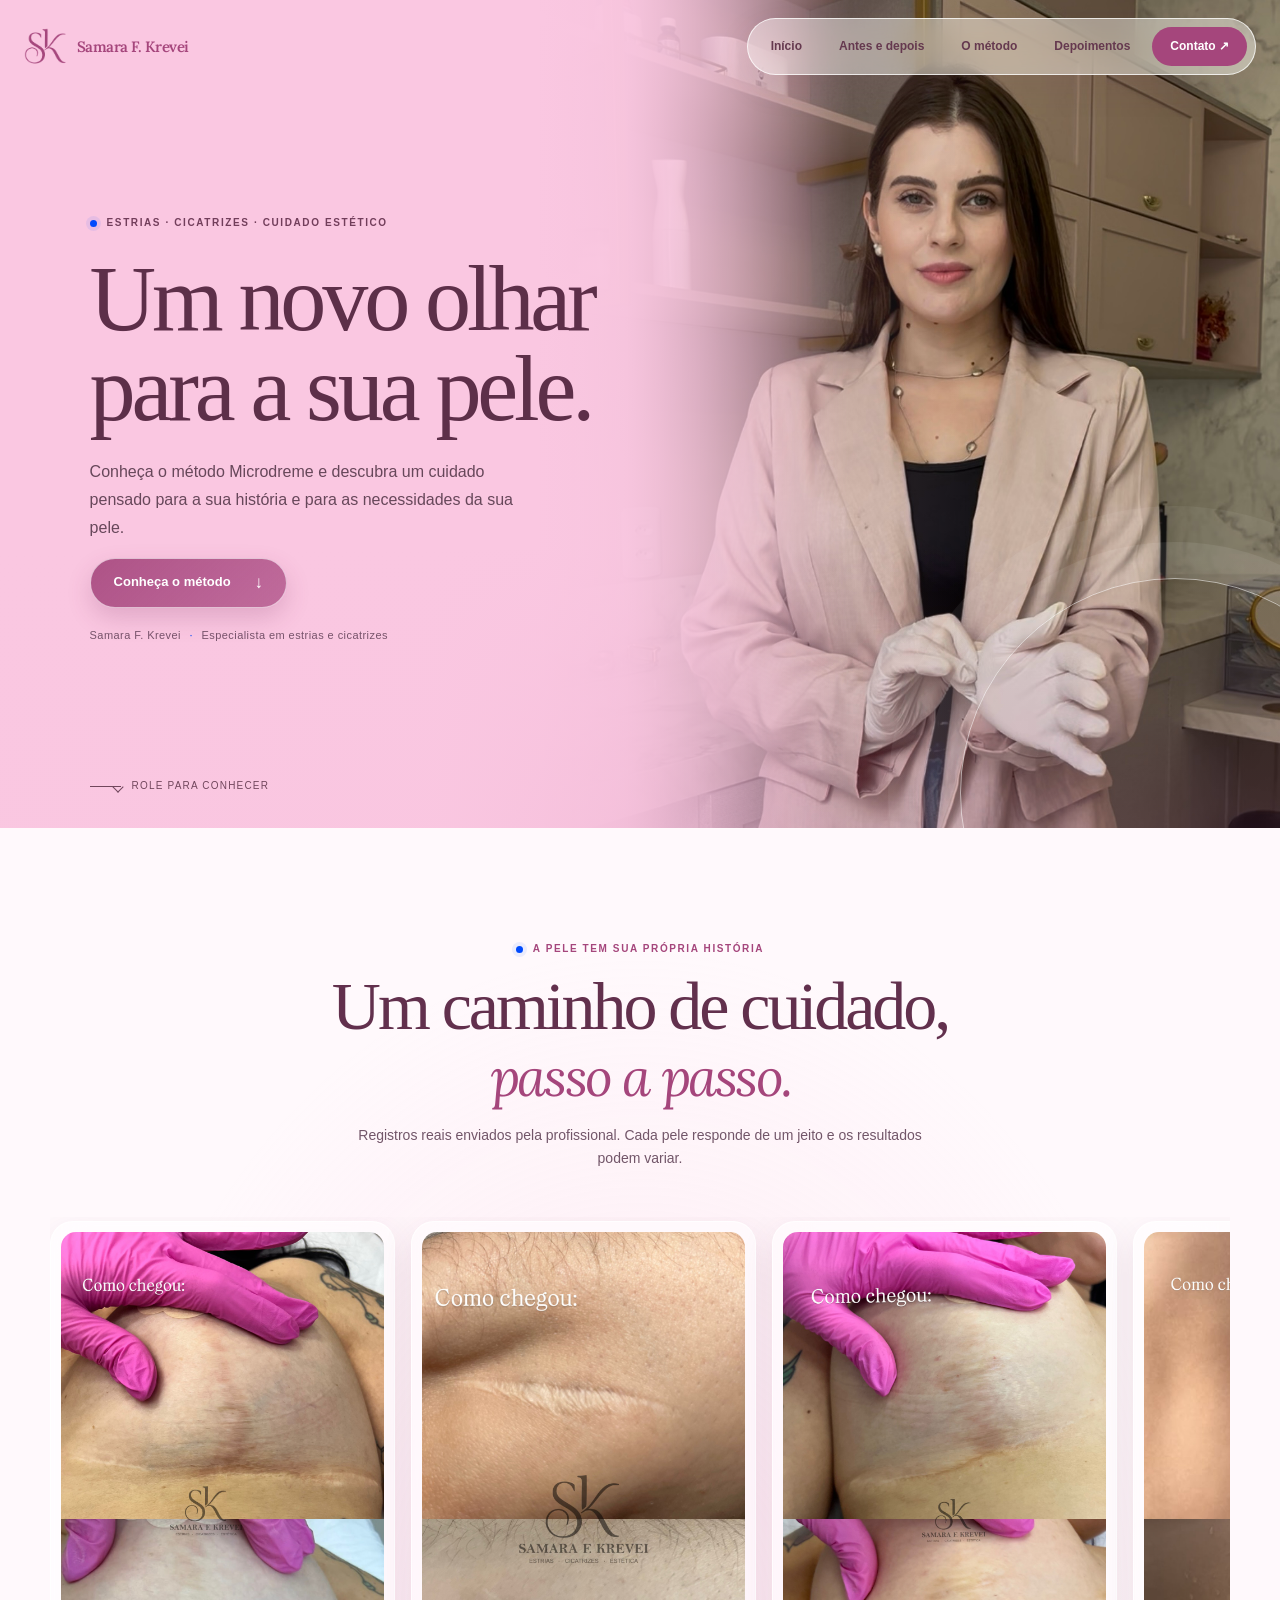
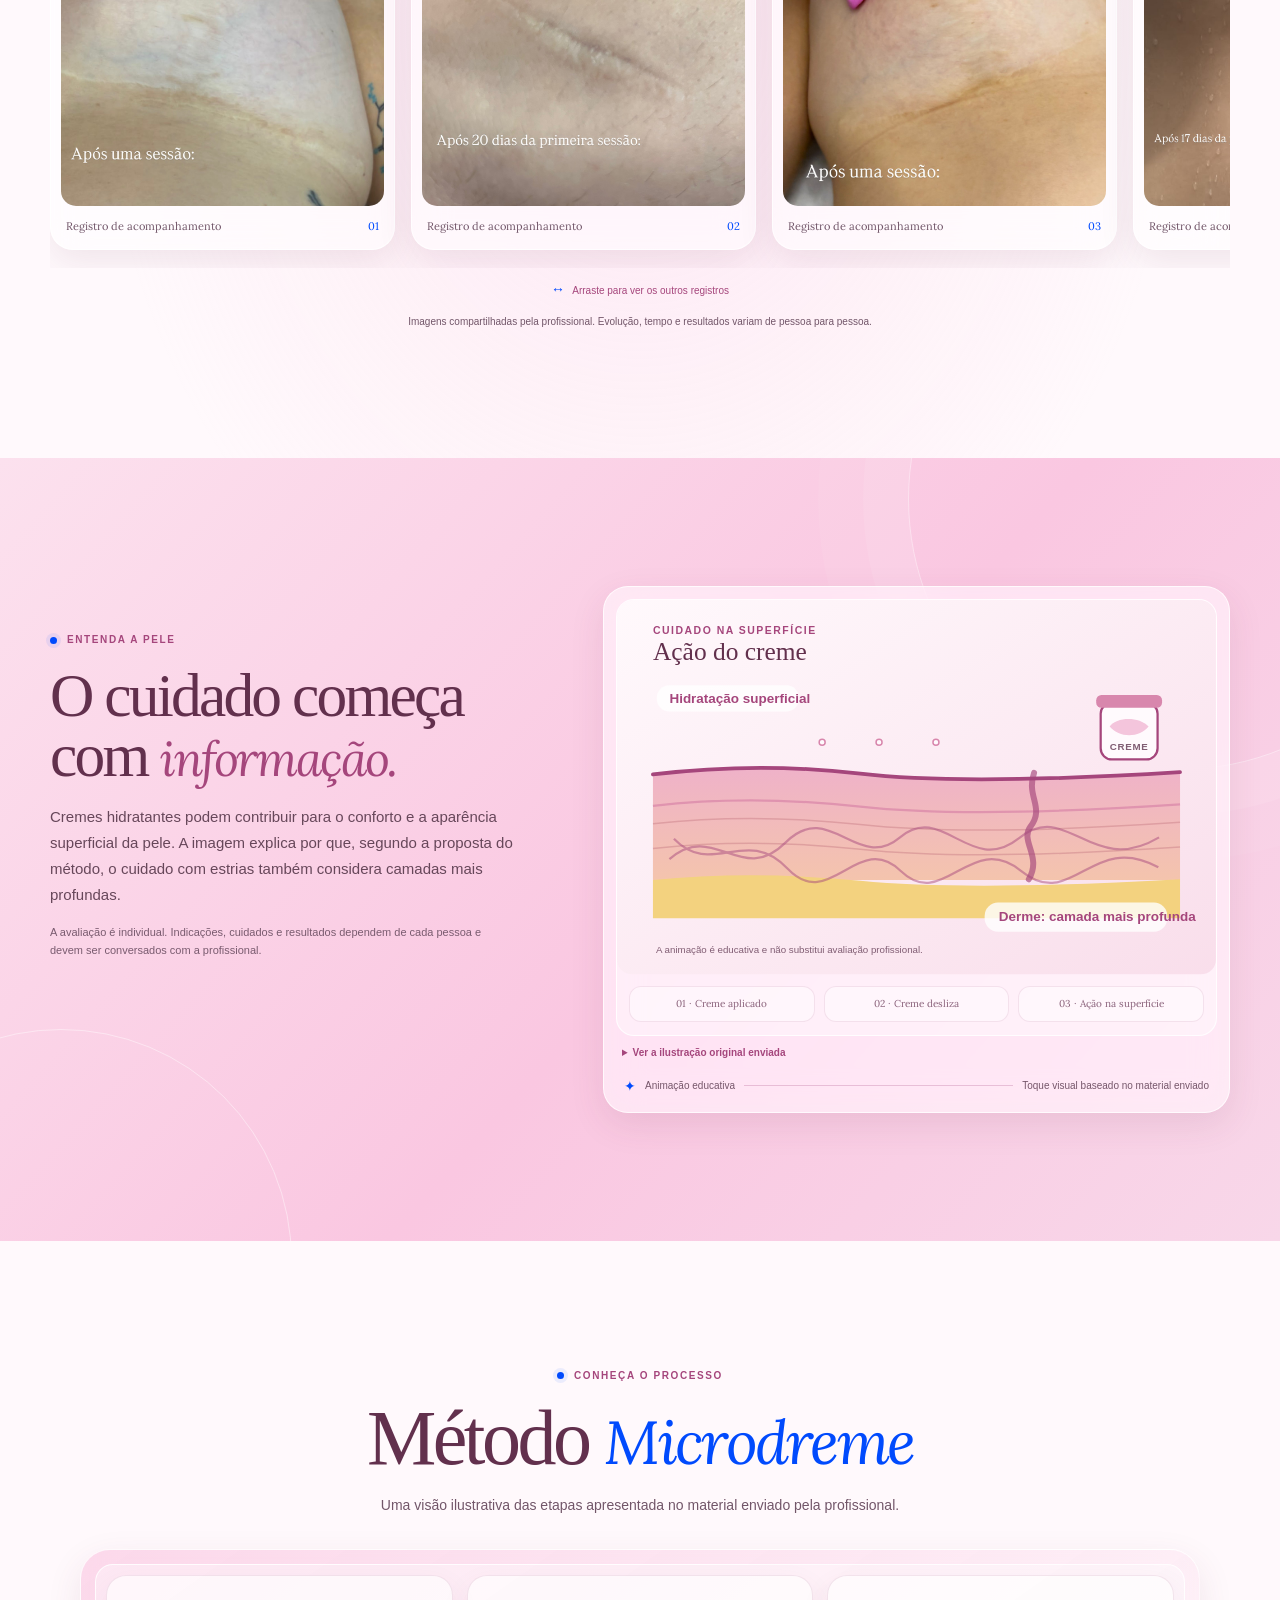
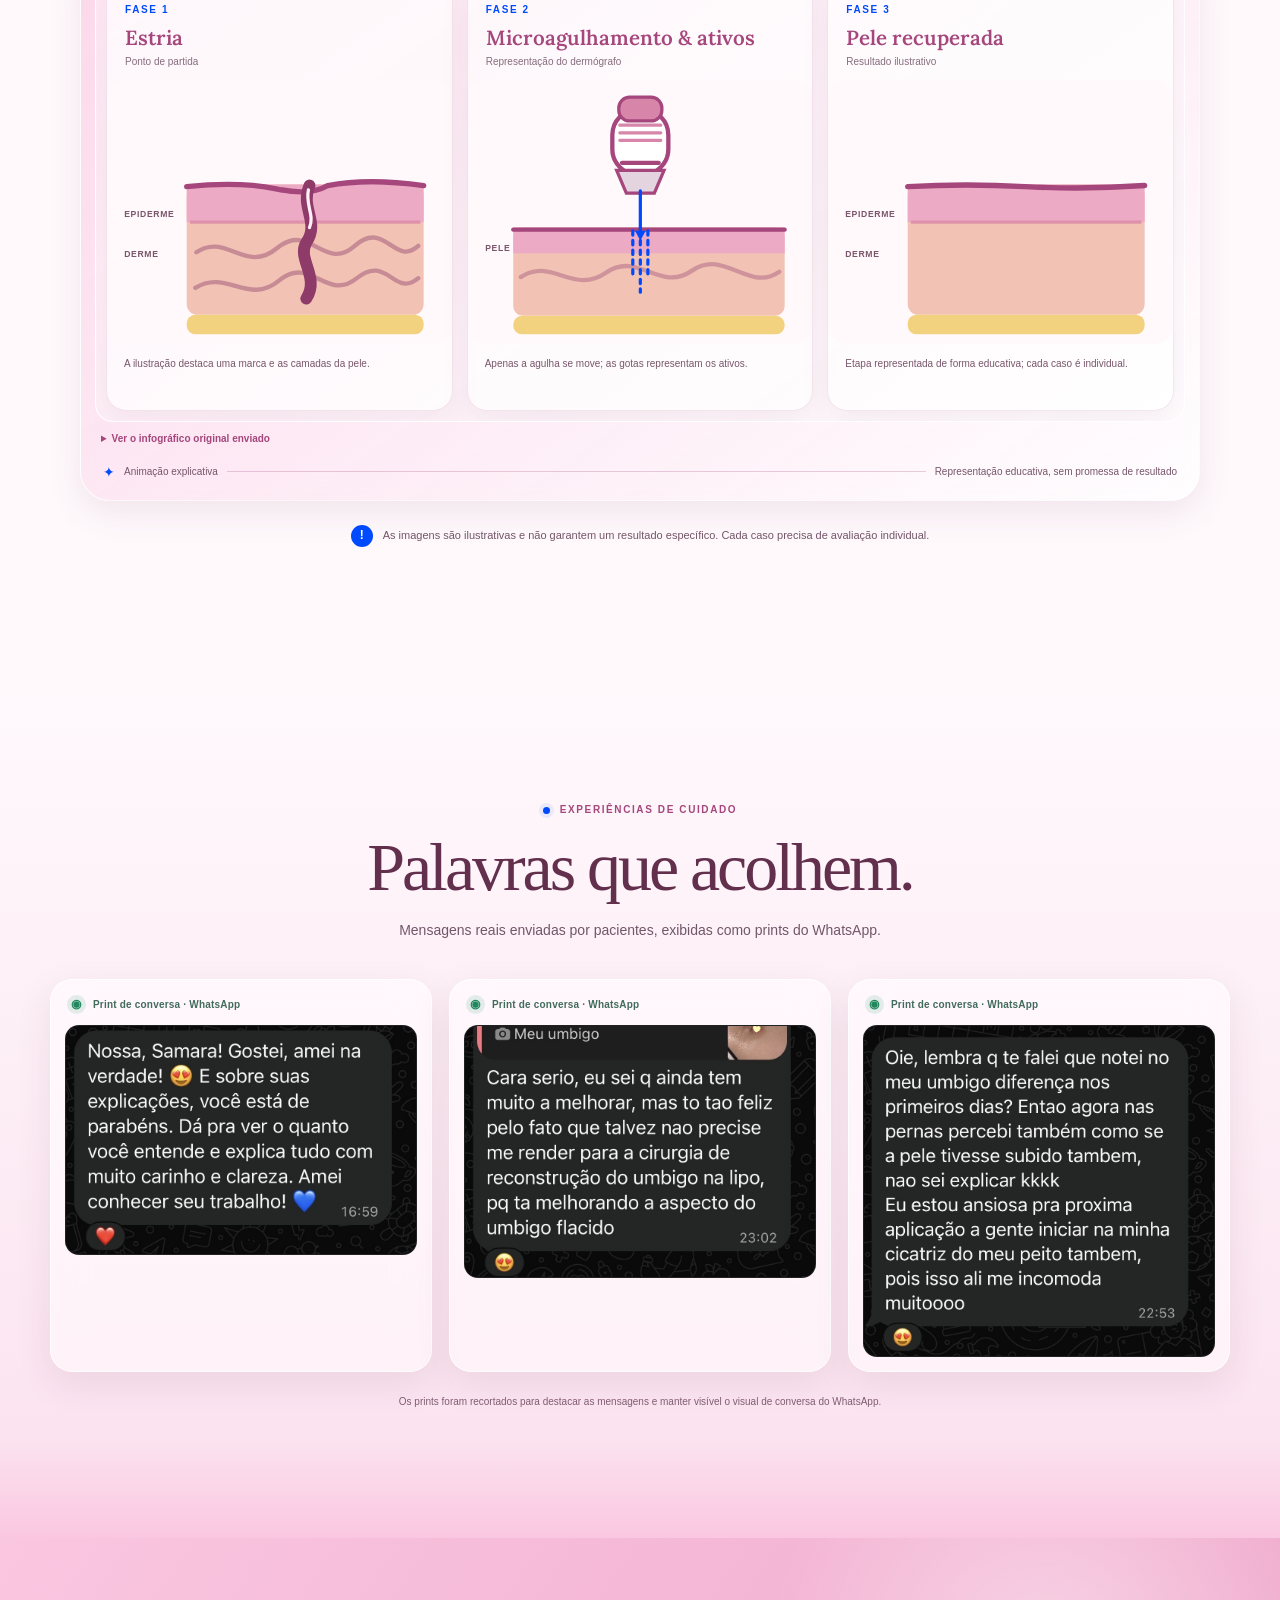
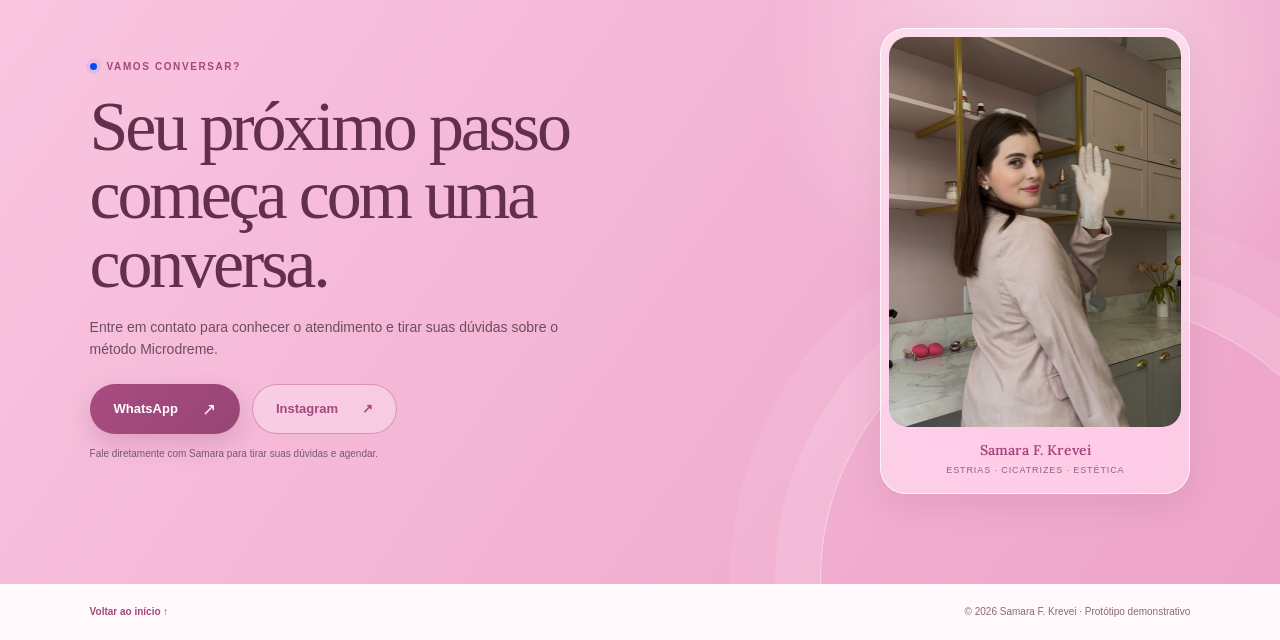
==== visualizar.html @ 3e029cd2 "Add files via upload" ====
<!doctype html>
<html lang="pt-BR">
  <head>
    <meta charset="utf-8" />
    <meta name="viewport" content="width=device-width, initial-scale=1" />
    <meta name="theme-color" content="#fac7e1" />
    <meta name="description" content="Conheça o cuidado estético para estrias e cicatrizes com o método Microdreme, com Samara F. Krevei." />
    <title>Samara F. Krevei | Microdreme</title>
    <link rel="preconnect" href="https://fonts.googleapis.com" />
    <link rel="preconnect" href="https://fonts.gstatic.com" crossorigin />
    <link href="https://fonts.googleapis.com/css2?family=Lora:wght@400;500;600&display=swap" rel="stylesheet" />
    <style>
:root {
  --pink: #fac7e1;
  --berry: #a5467c;
  --blue: #004afd;
  --ink: #482b3c;
  --muted: #725669;
  --cream: #fff9fc;
  --white: #fffdfd;
  --glass: rgba(255, 255, 255, .44);
  --glass-line: rgba(255, 255, 255, .76);
  --shadow: 0 18px 50px rgba(115, 43, 84, .11);
  --title-font: "Austin", "Bodoni 72", "Iowan Old Style", Georgia, serif;
  --subtitle-font: "Lora", Georgia, serif;
  --body-font: "Helvetica Neue", Helvetica, Arial, sans-serif;
  --page-width: 1180px;
}

* { box-sizing: border-box; }
html { scroll-behavior: smooth; scroll-padding-top: 88px; }
body { margin: 0; background: var(--cream); color: var(--ink); font-family: var(--body-font); font-size: 16px; line-height: 1.6; overflow-x: hidden; }
img { display: block; max-width: 100%; }
a { color: inherit; text-decoration: none; }
button { font: inherit; }
::selection { background: rgba(0, 74, 253, .18); color: var(--ink); }

.site-header { position: absolute; inset: 18px 0 auto; z-index: 20; display: flex; align-items: center; justify-content: space-between; width: min(calc(100% - 48px), 1320px); margin: auto; }
.brand { display: flex; align-items: center; gap: 10px; min-width: 205px; color: var(--berry); }
.brand-mark { width: 43px; height: 42px; object-fit: contain; }
.brand-name { font-family: var(--subtitle-font); font-weight: 600; font-size: 15px; letter-spacing: -.035em; }
.glass { background: var(--glass); border: 1px solid var(--glass-line); box-shadow: 0 12px 35px rgba(103, 46, 79, .1); backdrop-filter: blur(18px) saturate(145%); -webkit-backdrop-filter: blur(18px) saturate(145%); }
.site-nav { display: flex; align-items: center; gap: 7px; padding: 8px; border-radius: 999px; }
.site-nav a { padding: 10px 15px; border-radius: 999px; color: #65394f; font-size: 12px; font-weight: 600; transition: background .2s ease, color .2s ease, transform .2s ease; }
.site-nav a:hover { background: rgba(255,255,255,.62); transform: translateY(-1px); }
.site-nav .nav-cta { background: var(--berry); color: white; padding-inline: 18px; }
.site-nav .nav-cta:hover { background: #8c3c69; }
.menu-toggle { display: none; }

.hero { position: relative; min-height: min(850px, 100svh); min-height: clamp(680px, 92svh, 900px); overflow: hidden; background: var(--pink); isolation: isolate; }
.hero-photo { position: absolute; top: 0; right: 0; z-index: -2; width: 58%; height: 100%; object-fit: cover; object-position: center 19%; -webkit-mask-image: linear-gradient(90deg, transparent 0%, rgba(0,0,0,.08) 12%, #000 42%); mask-image: linear-gradient(90deg, transparent 0%, rgba(0,0,0,.08) 12%, #000 42%); }
.hero-wash { position: absolute; inset: 0; z-index: -1; background: linear-gradient(90deg, rgba(250,199,225,.99) 0%, rgba(250,199,225,.97) 34%, rgba(250,199,225,.72) 48%, rgba(250,199,225,.12) 65%, rgba(250,199,225,0) 76%), linear-gradient(0deg, rgba(164,70,124,.17), transparent 34%); }
.hero-content { position: relative; z-index: 1; width: min(560px, 48vw); padding-top: clamp(175px, 24vh, 245px); margin-left: max(calc((100vw - var(--page-width))/2), 7vw); }
.eyebrow { display: flex; align-items: center; gap: 10px; color: var(--berry); text-transform: uppercase; letter-spacing: .16em; font-size: 10px; font-weight: 750; line-height: 1.4; }
.eyebrow-dot { display: inline-block; width: 7px; height: 7px; border-radius: 50%; background: var(--blue); box-shadow: 0 0 0 4px rgba(0,74,253,.08); }
.hero-eyebrow { color: #723e5b; margin: 0 0 24px; }
h1, h2, h3, p { margin-top: 0; }
h1, h2 { font-family: var(--title-font); font-weight: 500; letter-spacing: -.045em; line-height: .98; }
h1 { max-width: 560px; margin-bottom: 23px; color: #5d2f49; font-size: clamp(58px, 7.2vw, 100px); }
.hero-copy { max-width: 425px; color: #67475a; font-size: 16px; line-height: 1.75; }
.button { display: inline-flex; min-height: 50px; align-items: center; justify-content: center; gap: 24px; padding: 0 23px; border: 1px solid transparent; border-radius: 99px; cursor: pointer; font-size: 13px; font-weight: 700; transition: transform .25s ease, box-shadow .25s ease, background .25s ease; }
.button:hover { transform: translateY(-3px); box-shadow: 0 12px 25px rgba(82, 37, 62, .2); }
.button-primary { color: #fff; background: linear-gradient(135deg, rgba(165,70,124,.96), rgba(137,54,101,.88)); box-shadow: 0 10px 24px rgba(127, 47, 94, .2); backdrop-filter: blur(12px) saturate(145%); -webkit-backdrop-filter: blur(12px) saturate(145%); }
.button-primary:hover { background: #8e3b69; }
.button-primary span { font-size: 17px; font-weight: 400; }
.glass-float { border-color: rgba(255,255,255,.6); background: linear-gradient(135deg, rgba(165,70,124,.9), rgba(165,70,124,.7)); }
.hero-note { margin: 19px 0 0; color: #76536a; font-size: 11px; letter-spacing: .04em; }
.hero-note span { padding: 0 5px; color: var(--blue); }
.hero-chip { position: absolute; right: max(calc((100vw - var(--page-width))/2), 7vw); bottom: 17%; display: flex; align-items: center; gap: 12px; min-width: 230px; padding: 14px 19px; border-radius: 20px; animation: float 5s ease-in-out infinite; }
.chip-icon { display: grid; width: 35px; height: 35px; place-items: center; border-radius: 50%; color: var(--berry); background: rgba(255,255,255,.72); font-size: 19px; }
.hero-chip strong, .hero-chip small { display: block; }
.hero-chip strong { font-family: var(--subtitle-font); color: var(--ink); font-size: 12px; font-weight: 600; }
.hero-chip small { margin-top: 2px; color: var(--muted); font-size: 10px; }
.hero-orb { position: absolute; right: -110px; bottom: -180px; z-index: -1; width: 430px; height: 430px; border: 1px solid rgba(255,255,255,.55); border-radius: 50%; box-shadow: 0 0 0 36px rgba(255,255,255,.08), 0 0 0 72px rgba(255,255,255,.06); }
.scroll-cue { position: absolute; bottom: 34px; left: max(calc((100vw - var(--page-width))/2), 7vw); display: flex; align-items: center; gap: 11px; color: #71465c; font-size: 10px; letter-spacing: .12em; text-transform: uppercase; }
.scroll-cue span { position: relative; width: 31px; height: 1px; background: currentColor; }
.scroll-cue span::after { position: absolute; right: -1px; top: -3px; width: 7px; height: 7px; border-right: 1px solid; border-bottom: 1px solid; content: ""; transform: rotate(45deg); }

.section { padding: clamp(88px, 10vw, 142px) 24px; }
.section-heading, .method-heading { width: min(710px, 100%); margin: 0 auto 48px; text-align: center; }
.section-heading .eyebrow, .method-heading .eyebrow { justify-content: center; margin-bottom: 17px; }
h2 { margin-bottom: 18px; color: #62304d; font-size: clamp(42px, 5.5vw, 68px); }
h2 em { color: var(--berry); font-family: var(--subtitle-font); font-size: .78em; font-style: italic; font-weight: 400; letter-spacing: -.045em; }
.section-heading > p:last-child, .method-heading > p:last-child { max-width: 565px; margin: 0 auto; color: var(--muted); font-size: 14px; }
.results-section { position: relative; padding-top: 114px; background: radial-gradient(ellipse at 50% 65%, rgba(250,199,225,.34), transparent 60%), var(--cream); }
.comparison-card { width: min(910px, 100%); margin: auto; padding: 14px; border-radius: 28px; background: rgba(255,255,255,.54); }
.comparison-image-wrap { position: relative; overflow: hidden; border-radius: 19px; background: #e8d1dc; }
.comparison-image-wrap img { width: 100%; aspect-ratio: 1.8 / 1; object-fit: cover; }
.comparison-label { position: absolute; top: 15px; padding: 7px 12px; border: 1px solid rgba(255,255,255,.8); border-radius: 99px; background: rgba(255,255,255,.64); color: #5a3448; font-size: 10px; font-weight: 750; text-transform: uppercase; letter-spacing: .11em; backdrop-filter: blur(10px); }
.label-before { left: 16px; }
.label-after { right: 16px; }
.comparison-stamp { position: absolute; right: 18px; bottom: 17px; display: grid; width: 72px; height: 72px; place-items: center; border: 1px solid rgba(255,255,255,.9); border-radius: 50%; background: rgba(250,199,225,.8); color: var(--berry); font-family: var(--subtitle-font); font-size: 10px; line-height: 1.2; text-align: center; transform: rotate(9deg); backdrop-filter: blur(10px); }
.comparison-caption { display: flex; align-items: center; gap: 13px; padding: 14px 7px 2px; color: var(--muted); }
.comparison-caption p { flex: 1; margin: 0; font-size: 11px; }
.caption-mark { color: var(--blue); font-size: 18px; }
.caption-index { color: var(--berry); font-family: var(--subtitle-font); font-size: 11px; }
.results-track-wrap { width: min(var(--page-width), 100%); margin: auto; }
.results-track { display: flex; gap: 16px; overflow-x: auto; padding: 4px 3px 18px; scroll-snap-type: x mandatory; scrollbar-color: rgba(165,70,124,.45) rgba(165,70,124,.08); scrollbar-width: thin; }
.result-card { flex: 0 0 clamp(255px, 28vw, 345px); margin: 0; padding: 10px; border-radius: 23px; background: rgba(255,255,255,.56); scroll-snap-align: start; }
.result-card img { width: 100%; height: auto; border-radius: 15px; }
.result-card figcaption { display: flex; justify-content: space-between; gap: 10px; padding: 12px 5px 3px; color: var(--muted); font-family: var(--subtitle-font); font-size: 11px; }
.result-card figcaption span { color: var(--blue); }
.results-scroll-hint { margin: 10px 0 0; color: var(--berry); font-size: 10px; text-align: center; }
.results-scroll-hint span { margin-right: 5px; color: var(--blue); font-size: 14px; }
.results-disclaimer { max-width: 640px; margin: 14px auto 0; color: var(--muted); font-size: 10px; text-align: center; }

.cream-section { position: relative; overflow: hidden; background: linear-gradient(132deg, #fce1ee 0%, #fac7e1 55%, #f8d7e9 100%); }
.cream-section::before, .cream-section::after { position: absolute; border: 1px solid rgba(255,255,255,.44); border-radius: 50%; content: ""; pointer-events: none; }
.cream-section::before { top: -230px; right: -170px; width: 540px; height: 540px; box-shadow: 0 0 0 45px rgba(255,255,255,.08), 0 0 0 90px rgba(255,255,255,.05); }
.cream-section::after { bottom: -250px; left: -170px; width: 460px; height: 460px; }
.cream-layout { position: relative; z-index: 1; display: grid; grid-template-columns: .85fr 1.15fr; align-items: center; gap: clamp(38px, 7vw, 94px); width: min(var(--page-width), 100%); margin: auto; }
.cream-copy h2 { max-width: 490px; font-size: clamp(42px, 4.8vw, 62px); }
.cream-copy .eyebrow { margin-bottom: 18px; }
.lead { margin-bottom: 14px; color: #67475a; font-size: 15px; line-height: 1.75; }
.small-note { color: #795b6f; font-size: 11px; line-height: 1.65; }
.cream-points { display: grid; grid-template-columns: 1fr 1fr; gap: 11px; margin-top: 29px; }
.cream-point { display: flex; gap: 11px; padding: 14px 12px; border: 1px solid rgba(255,255,255,.45); border-radius: 15px; background: rgba(255,255,255,.28); }
.cream-point > span { color: var(--blue); font-family: var(--subtitle-font); font-size: 11px; }
.cream-point p { margin: 0; color: #79566b; font-size: 10px; line-height: 1.5; }
.cream-point strong { color: var(--ink); font-family: var(--subtitle-font); font-size: 12px; font-weight: 600; }
.infographic-frame, .method-image-card { position: relative; margin: 0; padding: 12px; border-radius: 25px; background: rgba(255,255,255,.54); }
.infographic-media { position: relative; overflow: hidden; border-radius: 16px; background: #f6e6ee; }
.infographic-media img { width: 100%; height: auto; object-fit: contain; }
.infographic-frame figcaption, .method-image-card figcaption { display: flex; align-items: center; gap: 9px; padding: 12px 8px 3px; color: #76566a; font-size: 10px; }
.figcaption-icon { color: var(--blue); font-size: 14px; }
.figcaption-line { flex: 1; height: 1px; background: rgba(165,70,124,.25); }
.motion-scene { overflow: hidden; border: 1px solid rgba(255,255,255,.85); border-radius: 18px; background: rgba(255,255,255,.38); }
.motion-scene svg { display: block; width: 100%; height: auto; }
.motion-scene text { fill: var(--ink); font-family: var(--body-font); }
.motion-scene .svg-kicker { fill: var(--berry); font-size: 14px; font-weight: 800; letter-spacing: 2px; }
.motion-scene .svg-title { fill: #62304d; font-family: var(--title-font); font-size: 34px; }
.motion-scene .svg-label { fill: var(--berry); font-size: 18px; font-weight: 700; }
.motion-scene .svg-small { fill: #805d73; font-size: 13px; font-weight: 650; letter-spacing: 1px; }
.motion-scene .svg-caption { fill: #805d73; font-size: 13px; }
.cream-swipe path { stroke-dasharray: 480; stroke-dashoffset: 0; }
.cream-drop-points, .cream-note { opacity: 1; }
.cream-glint { opacity: 0; transform-box: view-box; transform-origin: center; filter: drop-shadow(0 0 9px rgba(255,255,255,.9)); }
.cream-scene.is-playing .cream-swipe path { animation: creamSpread 1.6s ease-out .4s both; }
.cream-scene.is-playing .cream-glint { animation: creamGlide 1.5s ease-in-out .45s both; }
.cream-scene.is-playing .cream-drop-points { animation: showSoftly .5s ease 1.85s both; }
.cream-scene.is-playing .note-top { animation: noteAppear .55s ease 1.05s both; }
.cream-scene.is-playing .note-deep { animation: noteAppear .55s ease 1.85s both; }
.cream-motion-steps { display: grid; grid-template-columns: repeat(3, 1fr); gap: 9px; padding: 11px 12px 13px; }
.motion-steps span { display: block; padding: 9px 11px; border: 1px solid rgba(165,70,124,.12); border-radius: 12px; background: rgba(255,255,255,.44); color: #8a617a; font-family: var(--subtitle-font); font-size: 10px; text-align: center; opacity: .48; transition: opacity .3s ease, transform .3s ease, background .3s ease; }
.cream-scene.is-playing .cream-motion-steps span:nth-child(1) { animation: stepAppear .5s ease .1s both; }
.cream-scene.is-playing .cream-motion-steps span:nth-child(2) { animation: stepAppear .5s ease .9s both; }
.cream-scene.is-playing .cream-motion-steps span:nth-child(3) { animation: stepAppear .5s ease 1.75s both; }
.method-panels { display: grid; grid-template-columns: repeat(3, minmax(0, 1fr)); gap: 14px; padding: 10px; }
.method-stage { min-width: 0; overflow: hidden; border: 1px solid rgba(165,70,124,.13); border-radius: 20px; background: rgba(255,255,255,.62); box-shadow: 0 12px 30px rgba(115,43,84,.07); }
.stage-heading { min-height: 104px; padding: 19px 18px 0; }
.stage-heading > span { color: var(--blue); font-size: 10px; font-weight: 800; letter-spacing: .16em; }
.stage-heading h3 { margin: 6px 0 4px; color: var(--berry); font-family: var(--subtitle-font); font-size: clamp(16px, 1.6vw, 21px); font-weight: 600; line-height: 1.2; }
.stage-heading p { margin: 0; color: #866d7e; font-size: 10px; line-height: 1.4; }
.stage-art { display: block; width: 100%; height: auto; }
.stage-art .layer-label { fill: #79566b; font-family: var(--body-font); font-size: 8px; font-weight: 800; letter-spacing: .6px; }
.stage-caption { min-height: 66px; margin: 0; padding: 12px 17px 16px; color: #79566b; font-size: 10px; line-height: 1.5; }
.stage-one .stria-mark { transform-box: fill-box; transform-origin: center; }
.method-panels.is-playing .stage-one .stria-mark { animation: striaEmphasis .8s ease .25s 2 alternate; }
.stage-two .needle-only { transform-box: view-box; transform-origin: center top; }
.stage-two .microchannels { opacity: 0; }
.stage-two .active-drops { opacity: 0; transform-box: view-box; transform-origin: center; }
.stage-two .needle-contact { opacity: 0; transform-box: fill-box; transform-origin: center; }
.method-panels.is-playing .stage-two .needle-only { animation: needleTap .72s ease-in-out 1.15s 5; }
.method-panels.is-playing .stage-two .microchannels { animation: showSoftly .5s ease 1.4s both; }
.method-panels.is-playing .stage-two .active-drops { animation: dropsDown 1.15s ease-in 1.9s 3 both; }
.method-panels.is-playing .stage-two .needle-contact { animation: contactPulse .55s ease-out 1.42s 3; }
.stage-three .organized-fibers { opacity: 1; }
.stage-three .organized-fibers path { stroke-dasharray: 450; stroke-dashoffset: 0; }
.method-panels.is-playing .stage-three .organized-fibers { animation: recoveryAppear .8s ease 3.6s both; }
.method-panels.is-playing .stage-three .organized-fibers path { stroke-dashoffset: 450; animation: fibersDraw 1.7s ease-out 3.8s both; }
.source-infographic { margin: 9px 6px 2px; color: #805d73; font-size: 10px; }
.source-infographic summary { width: fit-content; cursor: pointer; color: var(--berry); font-weight: 700; }
.source-infographic img { width: 100%; height: auto; margin-top: 10px; border-radius: 12px; }
html.motion-ready .cream-scene:not(.is-playing) .cream-note,
html.motion-ready .cream-scene:not(.is-playing) .cream-drop-points,
html.motion-ready .cream-scene:not(.is-playing) .cream-glint { opacity: 0; }
html.motion-ready .cream-scene:not(.is-playing) .cream-swipe path { stroke-dashoffset: 480; }
html.motion-ready .method-panels:not(.is-playing) .stage-two .microchannels,
html.motion-ready .method-panels:not(.is-playing) .stage-two .active-drops,
html.motion-ready .method-panels:not(.is-playing) .stage-two .needle-contact,
html.motion-ready .method-panels:not(.is-playing) .stage-three .organized-fibers { opacity: 0; }
html.motion-ready .method-panels:not(.is-playing) .stage-three .organized-fibers path { stroke-dashoffset: 450; }
@keyframes creamGlide { 0% { opacity: 0; transform: translateX(0) scale(.7); } 18% { opacity: .9; } 82% { opacity: .8; } 100% { opacity: 0; transform: translateX(380px) scale(.6); } }
@keyframes creamSpread { to { stroke-dashoffset: 0; } }
@keyframes needleTap { 0%,100% { transform: translateY(0); } 45% { transform: translateY(12px); } }
@keyframes dropsDown { 0% { opacity: 0; transform: translateY(-9px); } 25% { opacity: 1; } 100% { opacity: 0; transform: translateY(44px); } }
@keyframes contactPulse { 0% { opacity: 0; transform: scale(.5); } 40% { opacity: .85; } 100% { opacity: 0; transform: scale(1.5); } }
@keyframes recoveryAppear { from { opacity: 0; } to { opacity: 1; } }
@keyframes fibersDraw { to { stroke-dashoffset: 0; } }
@keyframes striaEmphasis { from { stroke-width: 11; } to { stroke-width: 15; } }
@keyframes showSoftly { from { opacity: 0; } to { opacity: 1; } }
@keyframes noteAppear { from { opacity: 0; transform: translateY(7px); } to { opacity: 1; transform: translateY(0); } }
@keyframes stepAppear { from { opacity: .4; transform: translateY(5px); } to { opacity: 1; transform: translateY(0); background: rgba(255,255,255,.8); } }

.method-section { background: var(--cream); }
.method-heading { margin-bottom: 32px; }
.method-heading h2 { font-size: clamp(52px, 6.2vw, 78px); }
.method-heading h2 em { color: var(--blue); }
.method-image-card { width: min(1120px, 100%); margin: auto; padding: 14px; border-radius: 30px; background: linear-gradient(145deg, rgba(250,199,225,.66), rgba(255,255,255,.73)); }
.method-footnote { display: flex; align-items: center; justify-content: center; gap: 10px; max-width: 710px; margin: 24px auto 0; color: var(--muted); text-align: center; }
.method-footnote p { margin: 0; font-size: 11px; }
.attention-mark { display: grid; flex: 0 0 22px; width: 22px; height: 22px; place-items: center; border-radius: 50%; background: var(--blue); color: white; font-size: 12px; font-weight: 700; }

.testimonials-section { background: linear-gradient(180deg, #fff9fc, #fbe4f0 88%, #fac7e1); }
.testimonials-section .section-heading { margin-bottom: 38px; }
.testimonial-grid { display: grid; grid-template-columns: repeat(3, 1fr); gap: 17px; width: min(var(--page-width), 100%); margin: auto; }
.testimonial-card { position: relative; display: flex; flex-direction: column; min-width: 0; padding: 14px; border-radius: 22px; background: rgba(255,255,255,.53); }
.whatsapp-print-label { display: flex; align-items: center; gap: 7px; margin: 1px 2px 11px; color: #426b5b; font-size: 10px; font-weight: 700; letter-spacing: .02em; }
.whatsapp-print-label span { display: grid; width: 19px; height: 19px; place-items: center; border-radius: 50%; background: rgba(37,153,105,.13); color: #21875d; font-size: 12px; }
.testimonial-print { width: 100%; height: auto; border: 1px solid rgba(48,49,48,.18); border-radius: 14px; background: #1d1f1e; }
.quote-mark { position: absolute; top: 12px; right: 22px; color: rgba(165,70,124,.28); font-family: var(--title-font); font-size: 76px; line-height: 1; }
.testimonial-card > p { position: relative; z-index: 1; margin: 16px 0 25px; color: #67475a; font-family: var(--subtitle-font); font-size: 17px; line-height: 1.55; }
.testimonial-card footer { display: flex; align-items: center; gap: 10px; margin-top: auto; padding-top: 14px; border-top: 1px solid rgba(165,70,124,.12); }
.avatar-placeholder { display: grid; width: 34px; height: 34px; place-items: center; border-radius: 50%; background: #f7c5df; color: var(--berry); font-family: var(--subtitle-font); font-size: 12px; }
.testimonial-card footer strong, .testimonial-card footer small { display: block; }
.testimonial-card footer strong { color: var(--ink); font-size: 10px; }
.testimonial-card footer small { margin-top: 2px; color: #866d7e; font-size: 9px; }
.stars { margin-left: auto; color: var(--blue); font-size: 10px; letter-spacing: .04em; }
.demo-disclaimer { margin: 22px auto 0; color: #805d73; font-size: 10px; text-align: center; }

.contact-section { position: relative; display: flex; min-height: 500px; align-items: center; justify-content: space-between; gap: 40px; overflow: hidden; padding: 90px max(calc((100vw - var(--page-width))/2), 7vw); background: #f2b4d3; isolation: isolate; }
.contact-section::before { position: absolute; inset: 0; z-index: -2; background: radial-gradient(circle at 82% 19%, rgba(255,255,255,.45), transparent 24%), linear-gradient(125deg, rgba(250,199,225,.96), rgba(236,160,198,.82)); content: ""; }
.contact-glow { position: absolute; right: -90px; bottom: -270px; z-index: -1; width: 550px; height: 550px; border: 1px solid rgba(255,255,255,.48); border-radius: 50%; box-shadow: 0 0 0 45px rgba(255,255,255,.1), 0 0 0 90px rgba(255,255,255,.06); }
.contact-content { max-width: 640px; }
.contact-content .eyebrow { margin-bottom: 19px; }
.contact-content h2 { max-width: 620px; margin-bottom: 17px; font-size: clamp(45px, 5.5vw, 70px); }
.contact-content > p:not(.eyebrow) { max-width: 470px; margin-bottom: 24px; color: #6e4c61; font-size: 14px; }
.contact-actions { display: flex; gap: 12px; }
.contact-placeholder { border-color: rgba(255,255,255,.74); }
.button-outline { color: var(--berry); border-color: rgba(165,70,124,.42); background: rgba(255,255,255,.28); }
.button-outline:hover { background: rgba(255,255,255,.55); }
.contact-hint { display: block; margin-top: 12px; color: #79596f; font-size: 10px; }
.contact-portrait { position: relative; flex: 0 0 clamp(230px, 25vw, 310px); align-self: center; overflow: hidden; margin: 0; padding: 8px; border-radius: 26px; background: rgba(255,255,255,.45); }
.contact-portrait img { width: 100%; height: clamp(300px, 36vw, 390px); border-radius: 19px; object-fit: cover; object-position: center 20%; }
.contact-portrait figcaption { display: flex; flex-direction: column; gap: 2px; padding: 12px 10px 8px; text-align: center; }
.contact-portrait figcaption strong { color: var(--berry); font-family: var(--subtitle-font); font-size: 14px; font-weight: 600; }
.contact-portrait figcaption span { color: #87677b; font-size: 9px; letter-spacing: .1em; text-transform: uppercase; }
.site-footer { display: flex; align-items: center; justify-content: space-between; padding: 20px max(calc((100vw - var(--page-width))/2), 7vw); background: #fff9fc; color: #87677b; font-size: 10px; }
.site-footer a { color: var(--berry); font-weight: 700; }
.toast { position: fixed; right: 22px; bottom: 22px; z-index: 50; max-width: calc(100vw - 44px); padding: 12px 18px; border: 1px solid rgba(255,255,255,.7); border-radius: 14px; background: rgba(72,43,60,.9); box-shadow: var(--shadow); color: white; font-size: 12px; opacity: 0; pointer-events: none; transform: translateY(12px); transition: opacity .25s ease, transform .25s ease; backdrop-filter: blur(14px); }
.toast.visible { opacity: 1; transform: translateY(0); }

.reveal { opacity: 1; transform: none; transition: opacity .75s ease, transform .75s cubic-bezier(.2,.75,.2,1); transition-delay: var(--delay, 0ms); }
html.motion-ready .reveal:not(.is-visible) { opacity: 0; transform: translateY(22px); }
.reveal.is-visible { opacity: 1; transform: translateY(0); }
.wipe-in { clip-path: none; transition: clip-path 1.15s cubic-bezier(.7,0,.2,1); }
html.motion-ready .wipe-in:not(.is-visible) { clip-path: inset(0 100% 0 0); }
.wipe-in.is-visible { clip-path: inset(0 0 0 0); }
.wipe-later { transition-delay: .18s; }
@keyframes float { 0%,100% { transform: translateY(0); } 50% { transform: translateY(-9px); } }

@media (max-width: 900px) {
  .site-header { width: calc(100% - 36px); }
  .site-nav { gap: 0; }
  .site-nav a { padding: 9px 10px; font-size: 10px; }
  .brand { min-width: 0; }
  .hero-content { width: min(510px, 58vw); margin-left: 6vw; }
  .hero-photo { width: 55%; }
  .hero-wash { background: linear-gradient(90deg, rgba(250,199,225,.99) 0%, rgba(250,199,225,.96) 37%, rgba(250,199,225,.72) 51%, rgba(250,199,225,.08) 73%); }
  .hero-chip { right: 5vw; bottom: 11%; }
  .cream-layout { grid-template-columns: 1fr; gap: 35px; width: min(720px, 100%); }
  .cream-copy h2 { max-width: 630px; }
  .cream-points { max-width: 530px; }
  .infographic-frame { width: min(720px, 100%); margin: auto; }
  .testimonial-grid { grid-template-columns: 1fr 1fr; }
  .testimonial-card:last-child { grid-column: 1 / -1; max-width: 520px; justify-self: center; }
  .contact-section { padding-inline: 6vw; }
}
@media (max-width: 640px) {
  html { scroll-padding-top: 75px; }
  .site-header { top: 12px; width: calc(100% - 28px); }
  .brand-mark { width: 35px; height: 35px; }
  .brand-name { font-size: 14px; }
  .menu-toggle { display: flex; width: 43px; height: 43px; flex-direction: column; align-items: center; justify-content: center; gap: 5px; border-radius: 50%; color: var(--berry); cursor: pointer; }
  .menu-toggle span { width: 16px; height: 1px; background: currentColor; transition: transform .2s ease; }
  .menu-toggle[aria-expanded="true"] span:first-child { transform: translateY(3px) rotate(45deg); }
  .menu-toggle[aria-expanded="true"] span:last-child { transform: translateY(-3px) rotate(-45deg); }
  .site-nav { position: absolute; top: 54px; right: 0; display: flex; width: min(280px, calc(100vw - 28px)); flex-direction: column; align-items: stretch; gap: 2px; padding: 10px; border-radius: 20px; opacity: 0; pointer-events: none; transform: translateY(-7px); transition: opacity .2s ease, transform .2s ease; }
  .site-nav.open { opacity: 1; pointer-events: auto; transform: translateY(0); }
  .site-nav a { padding: 12px 14px; font-size: 12px; }
  .site-nav .nav-cta { text-align: center; }
  .hero { min-height: 790px; min-height: 94svh; max-height: 900px; }
  .hero-photo { top: auto; bottom: 0; width: 100%; height: 43%; object-position: center 18%; -webkit-mask-image: linear-gradient(180deg, transparent 0%, #000 33%); mask-image: linear-gradient(180deg, transparent 0%, #000 33%); }
  .hero-wash { background: linear-gradient(180deg, rgba(250,199,225,.99) 0%, rgba(250,199,225,.94) 43%, rgba(250,199,225,.6) 58%, rgba(250,199,225,.04) 81%), linear-gradient(0deg, rgba(250,199,225,.38), transparent 45%); }
  .hero-content { width: auto; max-width: 490px; padding: 178px 25px 0; margin: 0; }
  .hero-eyebrow { max-width: 285px; font-size: 9px; }
  h1 { max-width: 430px; font-size: clamp(57px, 16vw, 82px); }
  .hero-copy { max-width: 370px; font-size: 14px; }
  .hero-note { max-width: 280px; font-size: 10px; }
  .hero-chip { right: 21px; bottom: 86px; min-width: 205px; padding: 10px 13px; }
  .scroll-cue { bottom: 34px; left: 25px; font-size: 9px; }
  .hero-orb { right: -210px; bottom: -240px; }
  .section { padding: 78px 18px; }
  .results-section { padding-top: 80px; }
  .section-heading, .method-heading { margin-bottom: 34px; }
  .section-heading .eyebrow, .method-heading .eyebrow { font-size: 9px; }
  h2 { font-size: clamp(40px, 11vw, 55px); }
  .section-heading > p:last-child, .method-heading > p:last-child { font-size: 12px; }
  .comparison-card { padding: 8px; border-radius: 20px; }
  .comparison-image-wrap { border-radius: 14px; }
  .comparison-image-wrap img { aspect-ratio: 1.2 / 1; object-fit: cover; }
  .comparison-label { top: 10px; padding: 6px 8px; font-size: 8px; }
  .label-before { left: 9px; }
  .label-after { right: 9px; }
  .comparison-stamp { right: 11px; bottom: 11px; width: 56px; height: 56px; font-size: 8px; }
  .comparison-caption { gap: 8px; padding: 11px 4px 3px; }
  .comparison-caption p { font-size: 9px; }
  .caption-index { font-size: 9px; }
  .results-track { gap: 12px; padding-bottom: 14px; }
  .result-card { flex-basis: 80vw; max-width: 350px; padding: 8px; border-radius: 18px; }
  .result-card img { border-radius: 13px; }
  .result-card figcaption { font-size: 10px; }
  .results-scroll-hint, .results-disclaimer { font-size: 9px; }
  .cream-copy h2 { font-size: clamp(42px, 11vw, 57px); }
  .lead { font-size: 13px; }
  .cream-points { gap: 7px; }
  .cream-point { gap: 7px; padding: 11px 8px; border-radius: 13px; }
  .cream-point p { font-size: 9px; }
  .cream-point strong { font-size: 10px; }
  .infographic-frame, .method-image-card { padding: 8px; border-radius: 19px; }
  .infographic-media { border-radius: 13px; }
  .infographic-frame figcaption, .method-image-card figcaption { flex-wrap: wrap; gap: 6px; padding: 9px 5px 2px; font-size: 9px; }
  .motion-scene { border-radius: 13px; }
  .motion-steps { gap: 4px; padding: 7px 6px 8px; }
  .motion-steps span { padding: 7px 3px; font-size: 8px; }
  .source-infographic { font-size: 9px; }
  .figcaption-line { min-width: 18px; }
  .method-heading h2 { font-size: clamp(47px, 13vw, 68px); }
  .method-panels { grid-template-columns: 1fr; gap: 11px; padding: 6px; }
  .stage-heading { min-height: 0; padding: 17px 17px 3px; }
  .stage-heading h3 { font-size: 20px; }
  .stage-heading p { font-size: 11px; }
  .stage-art { max-width: 430px; margin: auto; }
  .stage-caption { min-height: 0; padding: 10px 17px 14px; font-size: 10px; }
  .method-footnote { align-items: flex-start; text-align: left; }
  .method-footnote p { font-size: 10px; }
  .testimonial-grid { grid-template-columns: 1fr; gap: 11px; }
  .testimonial-card, .testimonial-card:last-child { grid-column: auto; max-width: none; padding: 12px; }
  .contact-section { min-height: 0; flex-direction: column; align-items: flex-start; gap: 35px; padding: 75px 24px; }
  .contact-content h2 { font-size: clamp(44px, 12vw, 62px); }
  .contact-content > p:not(.eyebrow) { font-size: 12px; }
  .contact-actions { flex-wrap: wrap; }
  .button { min-height: 47px; padding-inline: 19px; font-size: 12px; }
  .contact-portrait { align-self: center; width: min(290px, 80vw); flex-basis: auto; }
  .contact-portrait img { height: 330px; }
  .site-footer { gap: 15px; padding: 17px 20px; font-size: 9px; }
  .toast { right: 14px; bottom: 14px; }
}
@media (prefers-reduced-motion: reduce) {
  *, *::before, *::after { scroll-behavior: auto !important; animation-duration: .01ms !important; animation-delay: 0ms !important; animation-iteration-count: 1 !important; transition-duration: .01ms !important; }
  .reveal, html.motion-ready .reveal:not(.is-visible) { opacity: 1; transform: none; }
  .wipe-in, html.motion-ready .wipe-in:not(.is-visible) { clip-path: none; }
}

</style>
    <script>
document.addEventListener("DOMContentLoaded", () => {
const reducedMotion = window.matchMedia("(prefers-reduced-motion: reduce)").matches;
const revealItems = document.querySelectorAll(".reveal, .wipe-in, .motion-scene");
document.documentElement.classList.add("motion-ready");

if (reducedMotion || !("IntersectionObserver" in window)) {
  revealItems.forEach((item) => item.classList.add("is-visible"));
  document.querySelectorAll(".motion-scene").forEach((scene) => scene.classList.add("is-playing"));
} else {
  const revealObserver = new IntersectionObserver((entries) => {
    entries.forEach((entry) => {
      if (entry.isIntersecting) {
        const delay = Number(entry.target.dataset.delay || 0);
        entry.target.style.setProperty("--delay", `${delay}ms`);
        entry.target.classList.add("is-visible");
        entry.target.classList.add("is-playing");
      } else {
        entry.target.classList.remove("is-visible");
        entry.target.classList.remove("is-playing");
      }
    });
  }, { threshold: 0.08, rootMargin: "0px 0px -8% 0px" });

  revealItems.forEach((item) => revealObserver.observe(item));
}

const menuToggle = document.querySelector(".menu-toggle");
const siteNav = document.querySelector(".site-nav");

menuToggle?.addEventListener("click", () => {
  const isOpen = menuToggle.getAttribute("aria-expanded") === "true";
  menuToggle.setAttribute("aria-expanded", String(!isOpen));
  siteNav?.classList.toggle("open", !isOpen);
});

siteNav?.querySelectorAll("a").forEach((link) => {
  link.addEventListener("click", () => {
    menuToggle?.setAttribute("aria-expanded", "false");
    siteNav.classList.remove("open");
  });
});

document.addEventListener("click", (event) => {
  if (!siteNav?.classList.contains("open")) return;
  if (siteNav.contains(event.target) || menuToggle?.contains(event.target)) return;
  siteNav.classList.remove("open");
  menuToggle?.setAttribute("aria-expanded", "false");
});

});


</script>
  </head>
  <body>
    <header class="site-header">
      <a class="brand" href="#inicio" aria-label="Samara F. Krevei, início">
        <img src="[data-uri]" alt="" class="brand-mark" />
        <span class="brand-name">Samara F. Krevei</span>
      </a>
      <button class="menu-toggle glass" aria-label="Abrir menu" aria-expanded="false" aria-controls="site-nav">
        <span></span><span></span>
      </button>
      <nav id="site-nav" class="site-nav glass" aria-label="Navegação principal">
        <a href="#inicio">Início</a>
        <a href="#resultados">Antes e depois</a>
        <a href="#metodo">O método</a>
        <a href="#depoimentos">Depoimentos</a>
        <a class="nav-cta" href="#contato">Contato <span aria-hidden="true">↗</span></a>
      </nav>
    </header>

    <main>
      <section class="hero" id="inicio">
        <img class="hero-photo" src="[data-uri]" alt="Samara F. Krevei, esteticista, em seu consultório" fetchpriority="high" />
        <div class="hero-wash"></div>
        <div class="hero-content">
          <p class="eyebrow hero-eyebrow"><span class="eyebrow-dot"></span> Estrias · Cicatrizes · Cuidado estético</p>
          <h1>Um novo olhar para a sua pele.</h1>
          <p class="hero-copy">Conheça o método Microdreme e descubra um cuidado pensado para a sua história e para as necessidades da sua pele.</p>
          <a class="button button-primary glass-float" href="#metodo">Conheça o método <span aria-hidden="true">↓</span></a>
          <p class="hero-note">Samara F. Krevei <span>·</span> Especialista em estrias e cicatrizes</p>
        </div>
        <div class="hero-chip glass reveal" data-delay="150">
          <span class="chip-icon" aria-hidden="true">✦</span>
          <span><strong>Atendimento acolhedor</strong><small>Um cuidado individualizado</small></span>
        </div>
        <div class="hero-orb" aria-hidden="true"></div>
        <a class="scroll-cue" href="#resultados" aria-label="Descer para ver os resultados"><span></span>Role para conhecer</a>
      </section>

      <section class="section results-section" id="resultados">
        <div class="section-heading reveal">
          <p class="eyebrow"><span class="eyebrow-dot"></span> A pele tem sua própria história</p>
          <h2>Um caminho de cuidado, <em>passo a passo.</em></h2>
          <p>Registros reais enviados pela profissional. Cada pele responde de um jeito e os resultados podem variar.</p>
        </div>
        <div class="results-track-wrap reveal" data-delay="100">
          <div class="results-track" aria-label="Registros de antes e depois">
            <figure class="result-card glass"><img src="[data-uri]" alt="Foto comparativa da pele antes e depois de uma sessão, registro 1" loading="lazy" /><figcaption>Registro de acompanhamento <span>01</span></figcaption></figure>
            <figure class="result-card glass"><img src="[data-uri]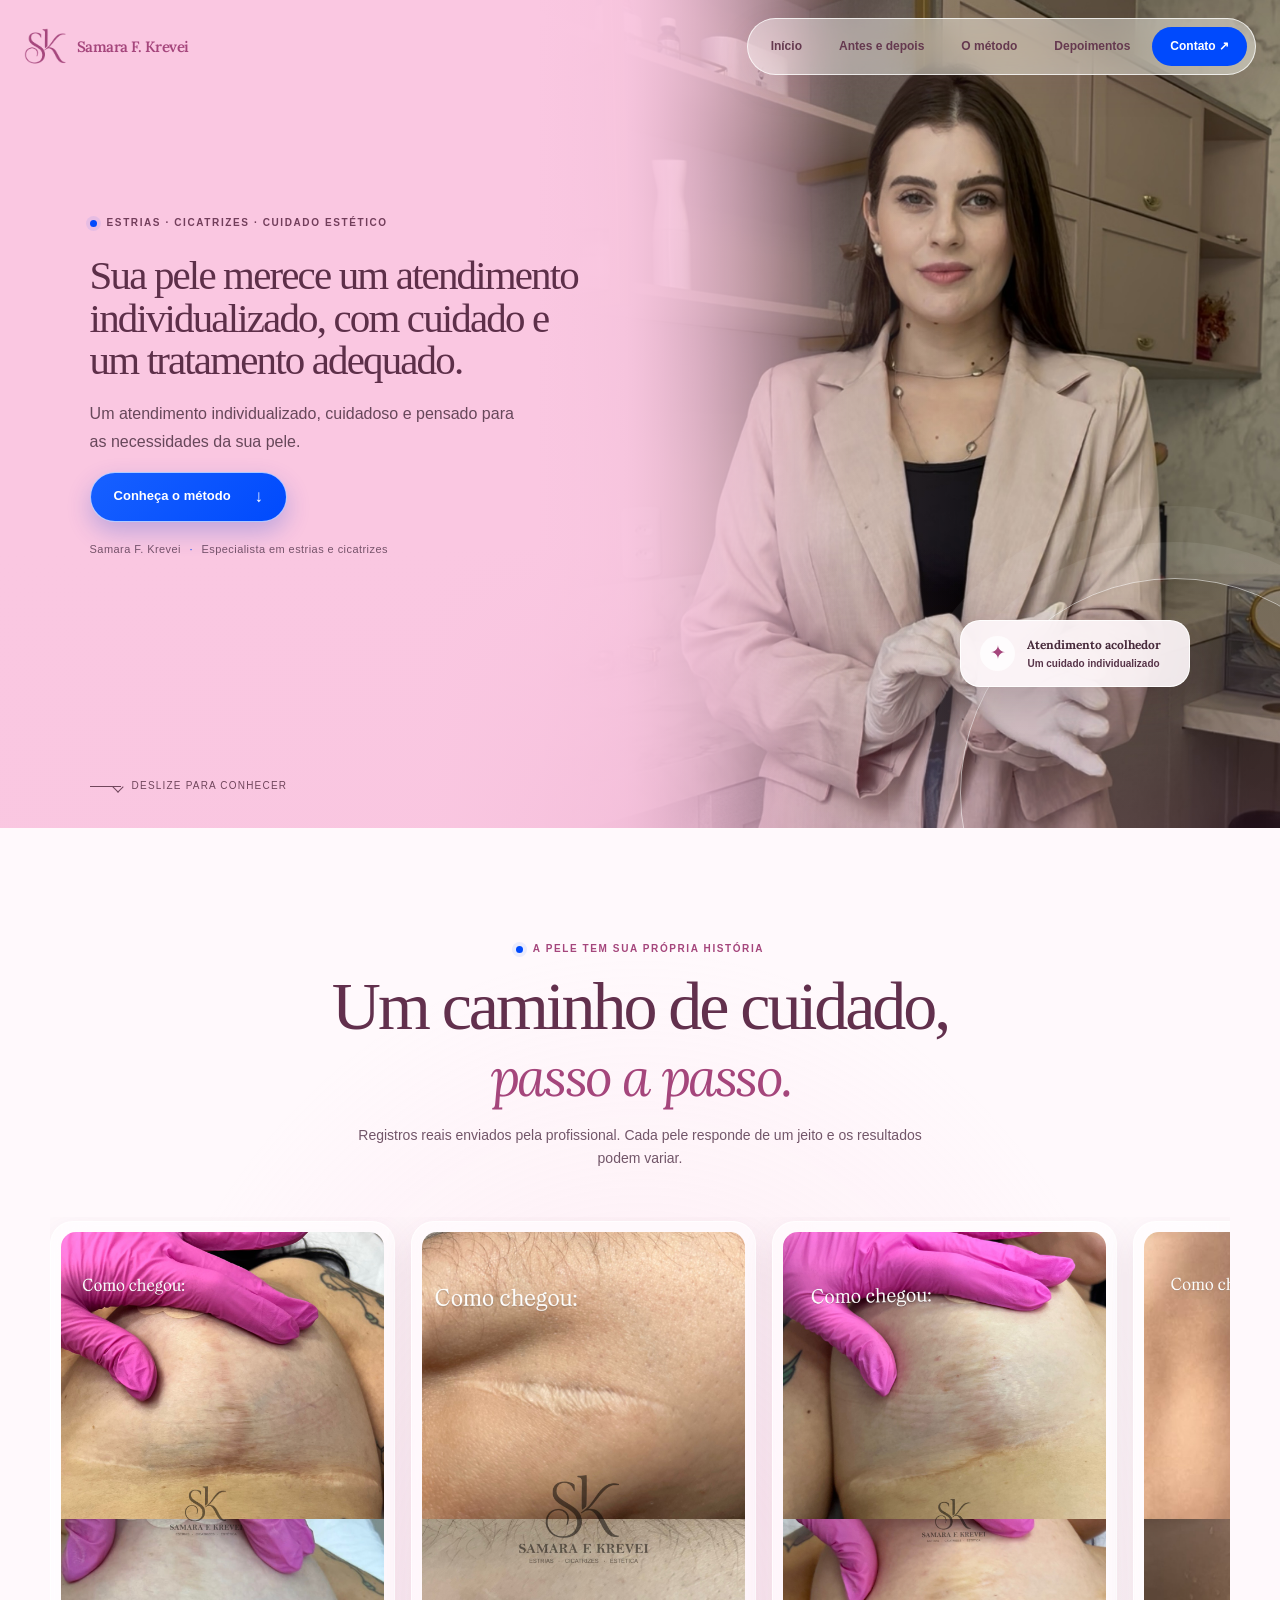
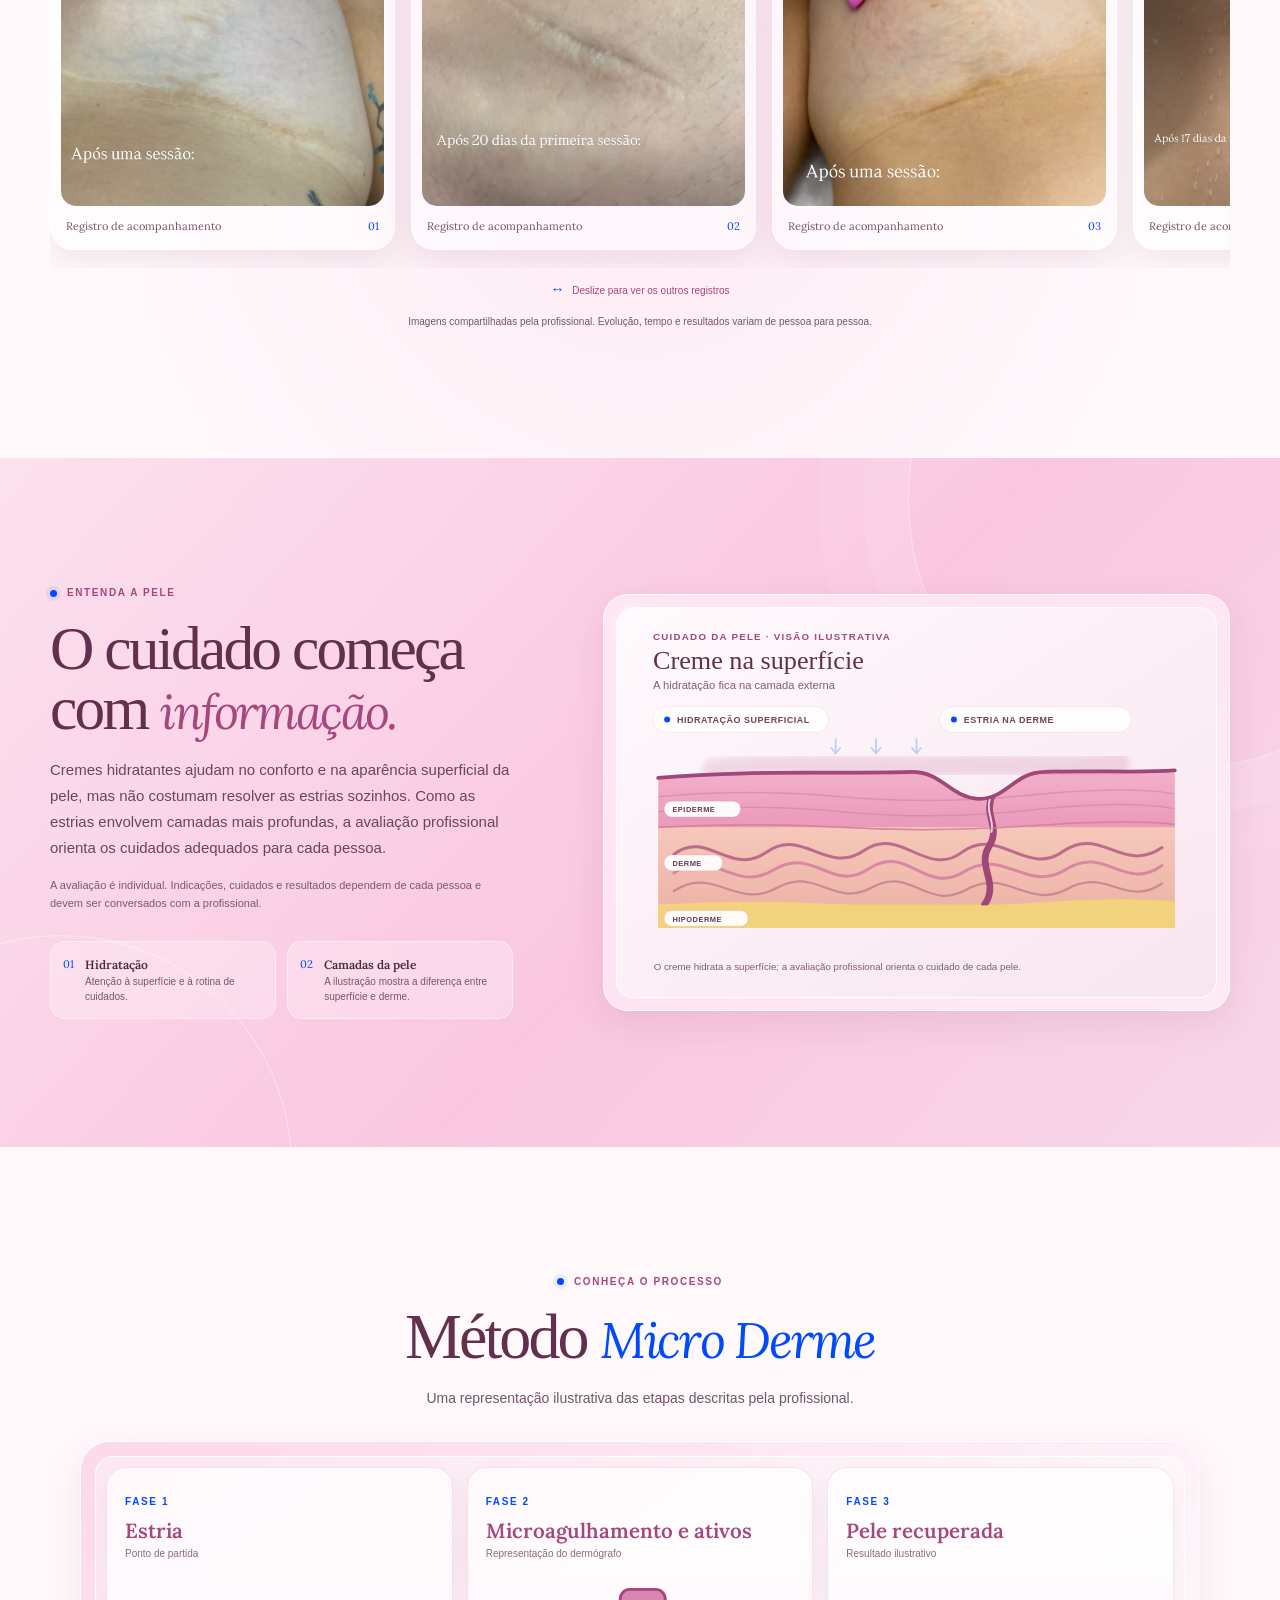
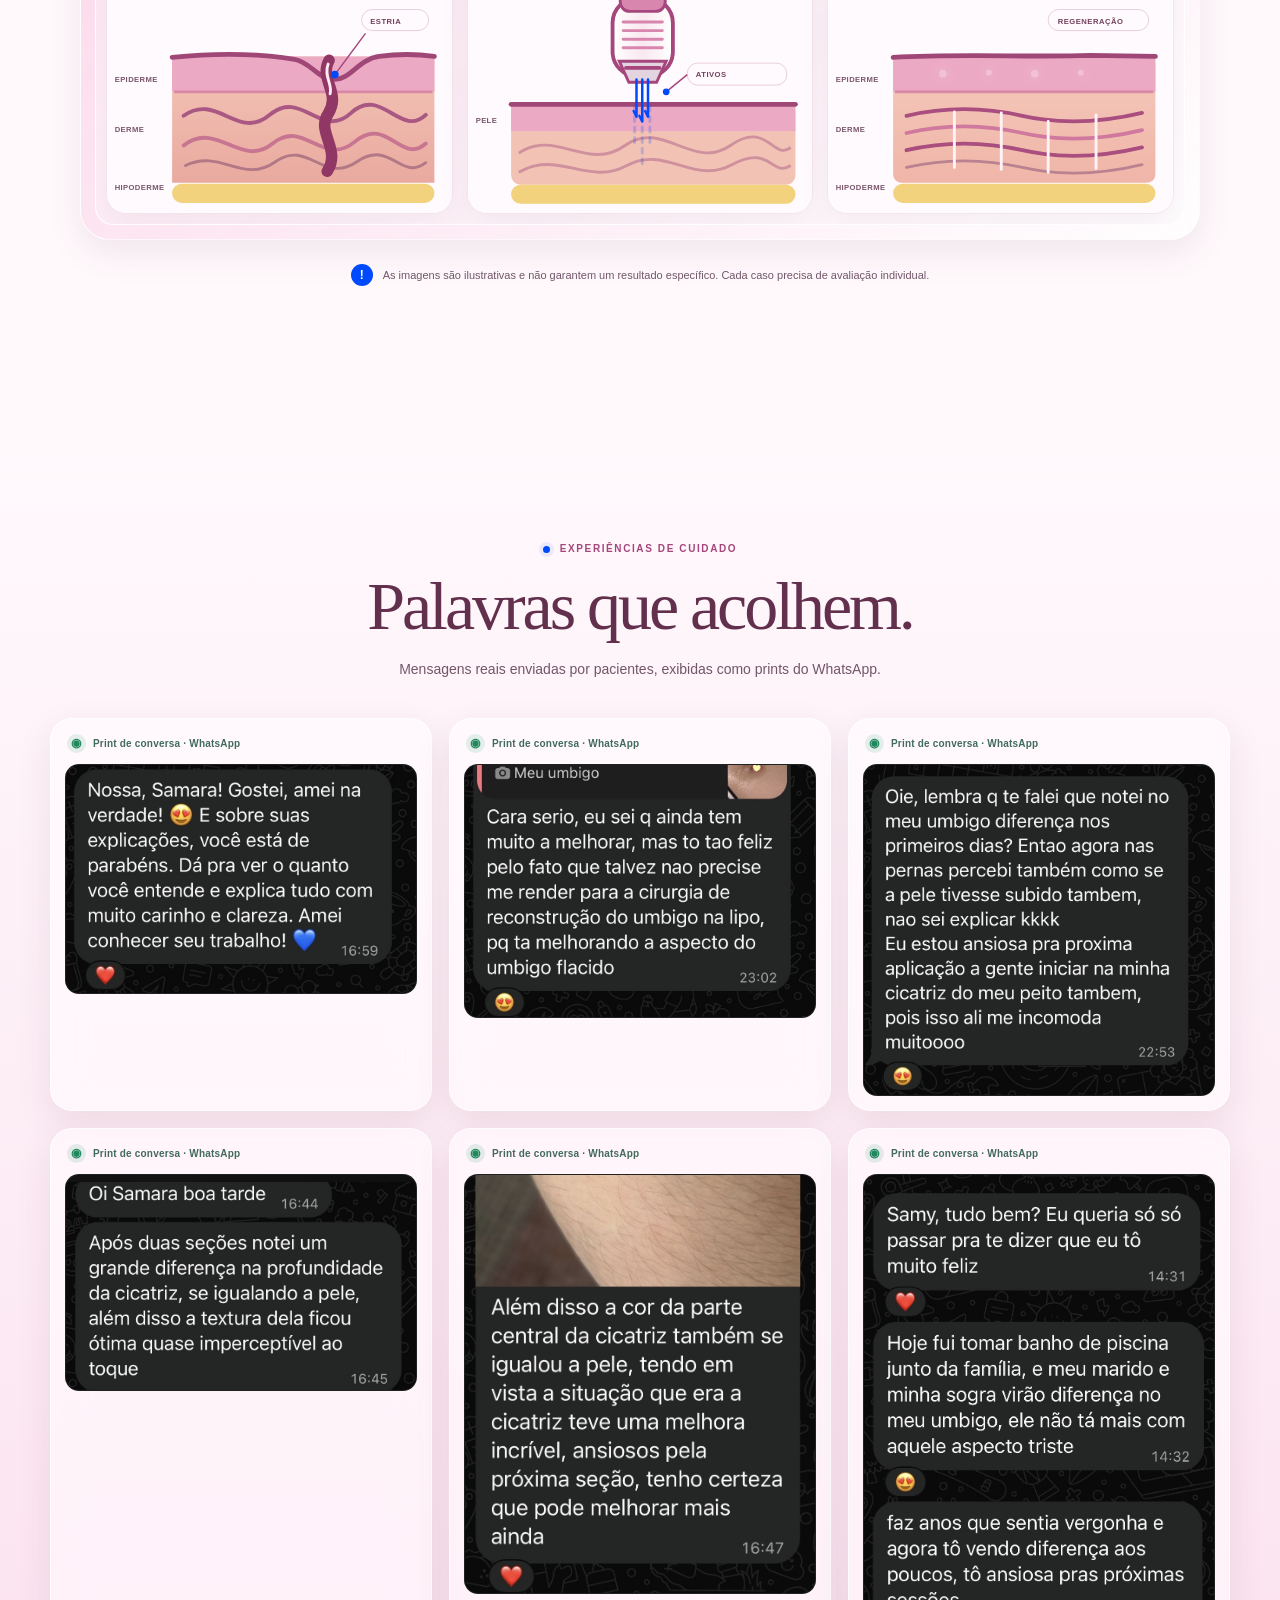
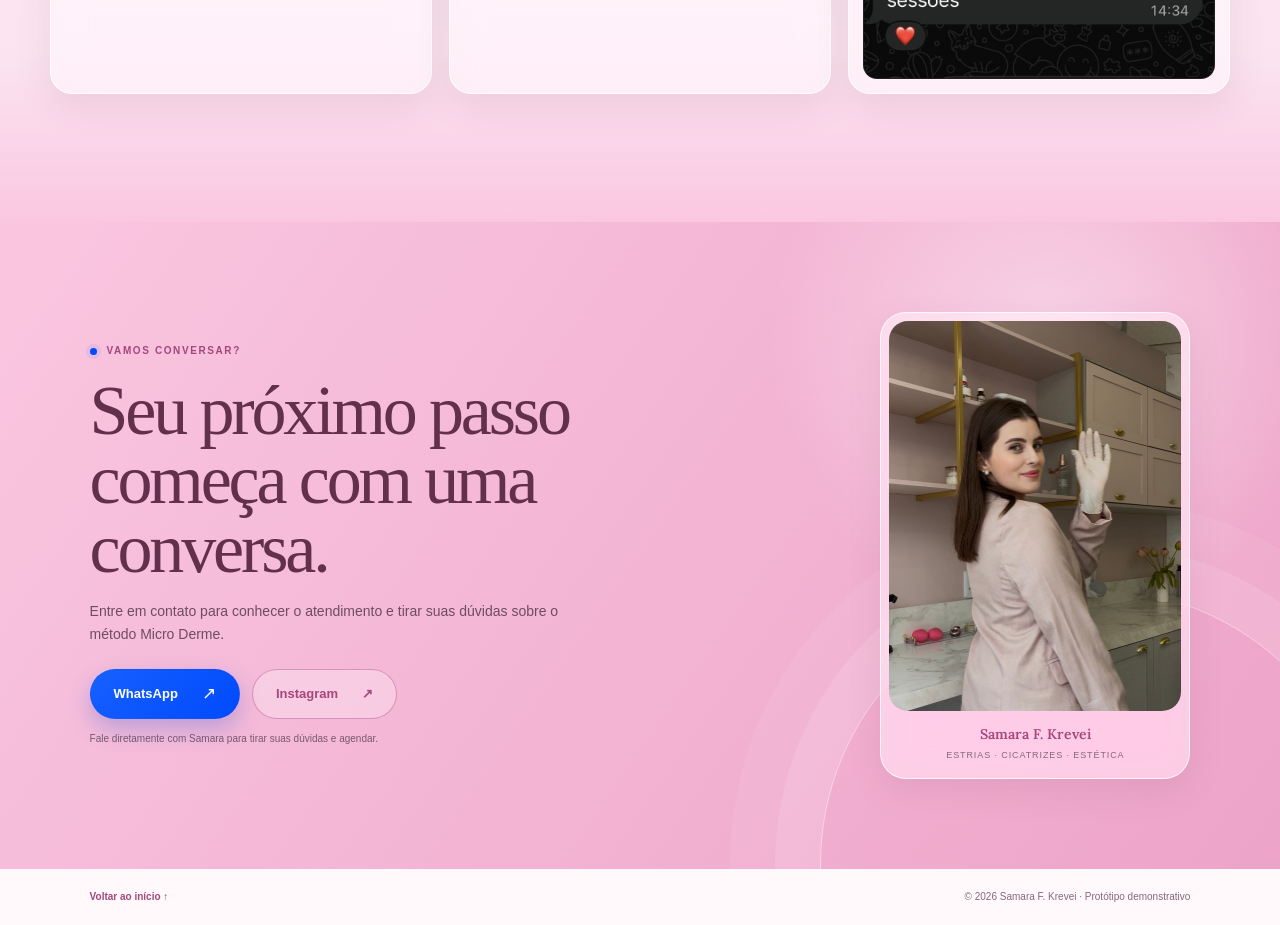
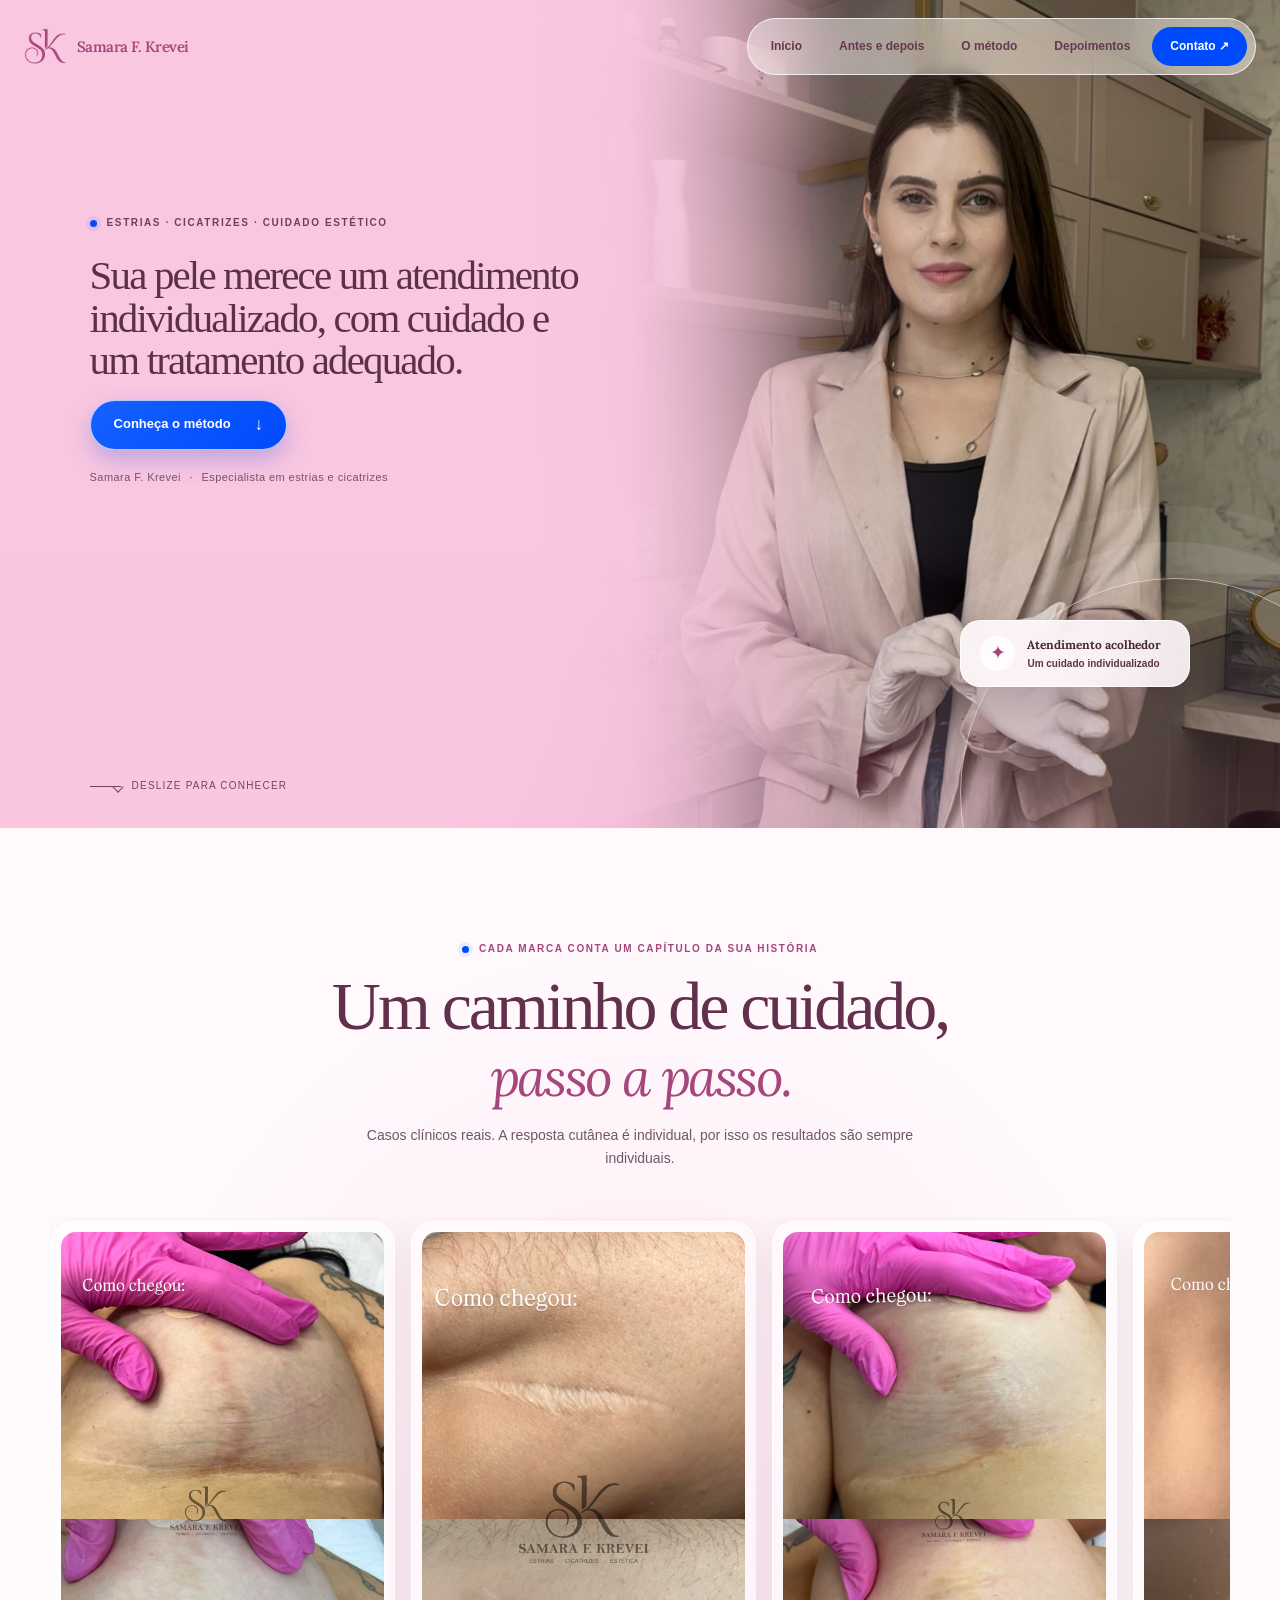
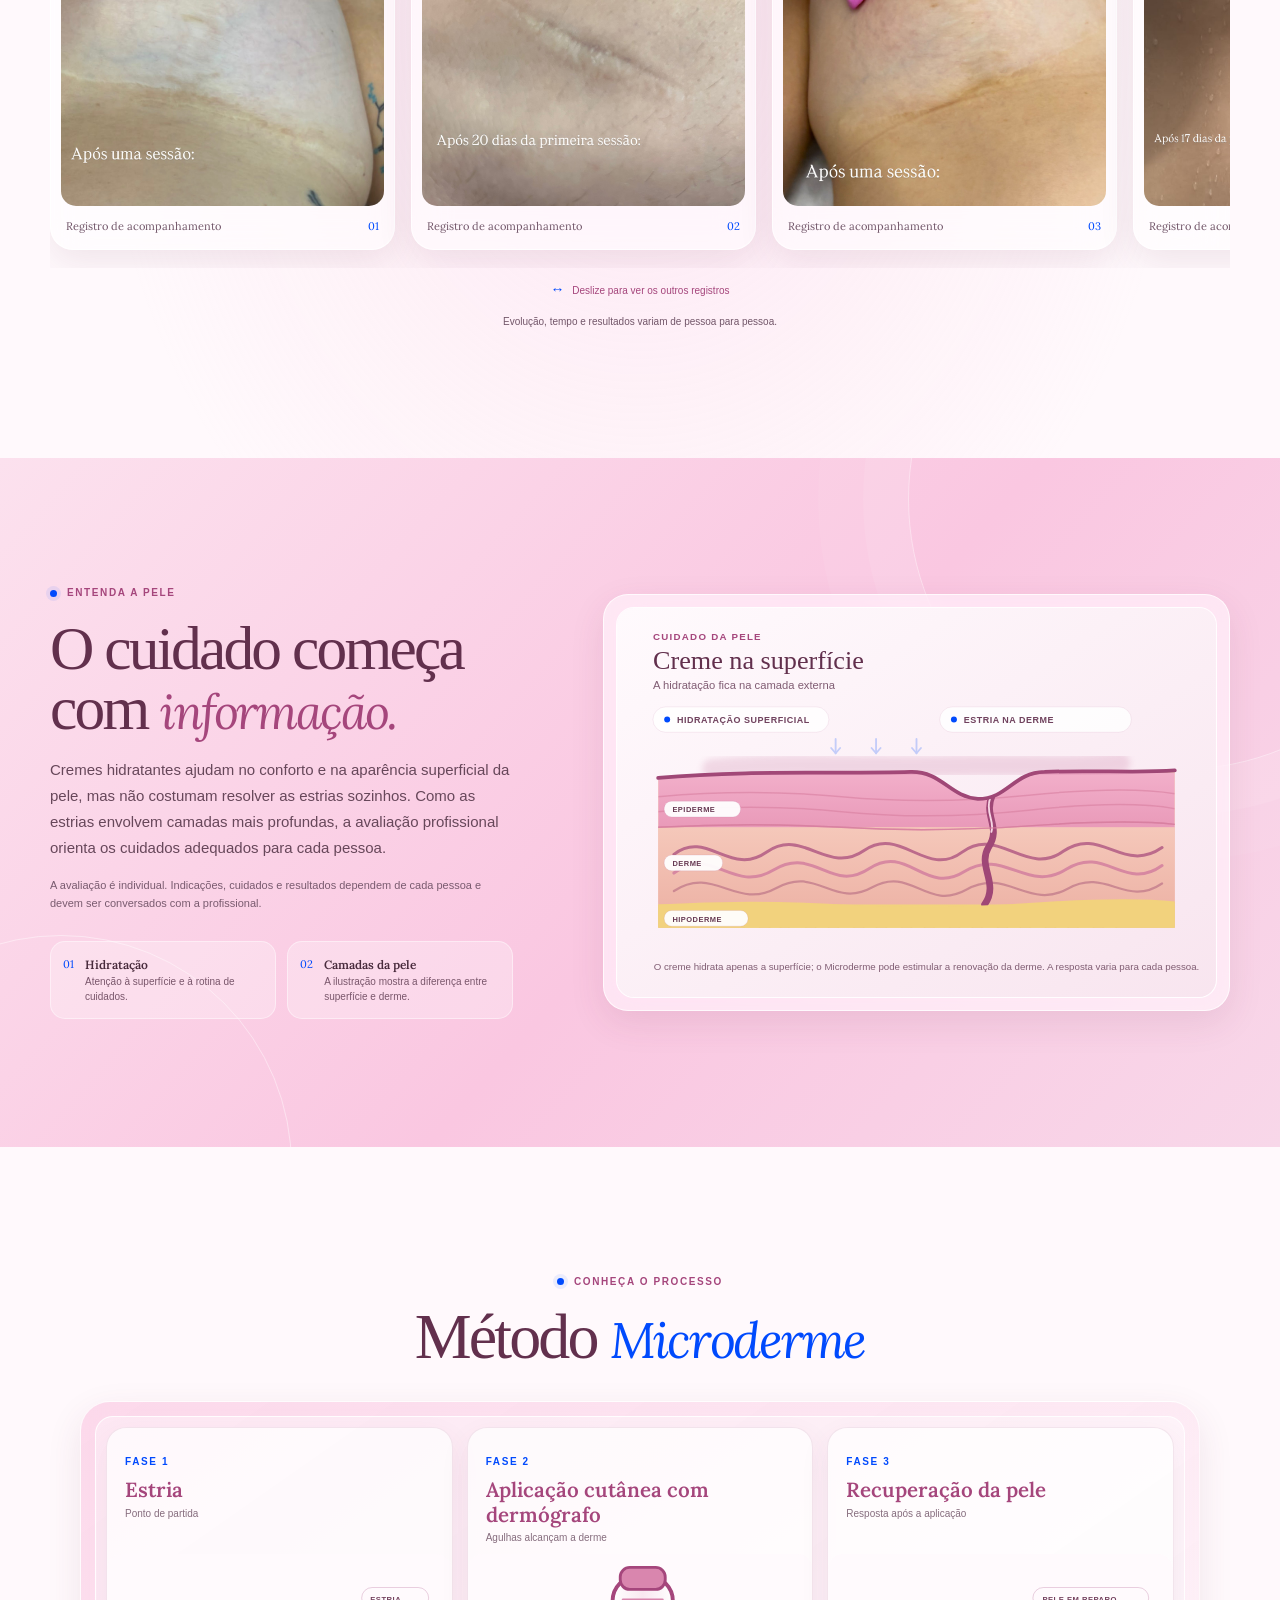
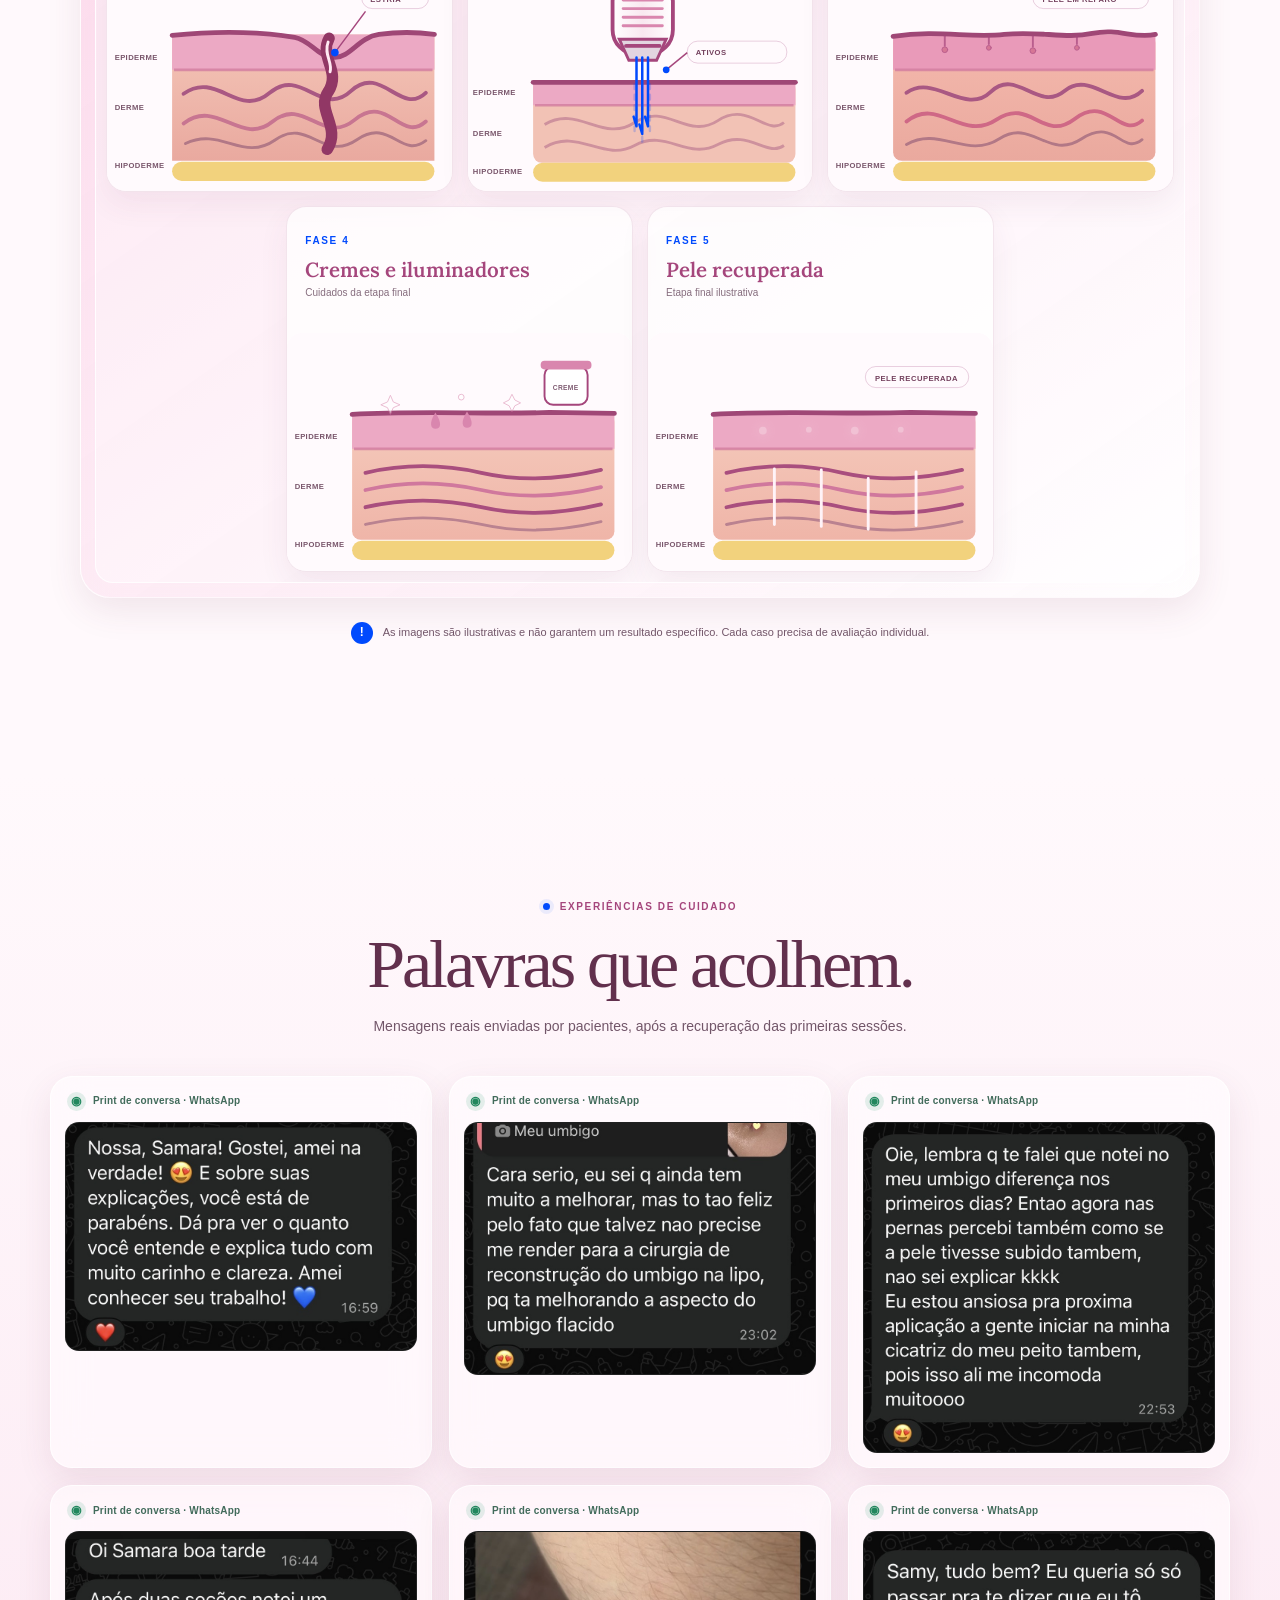
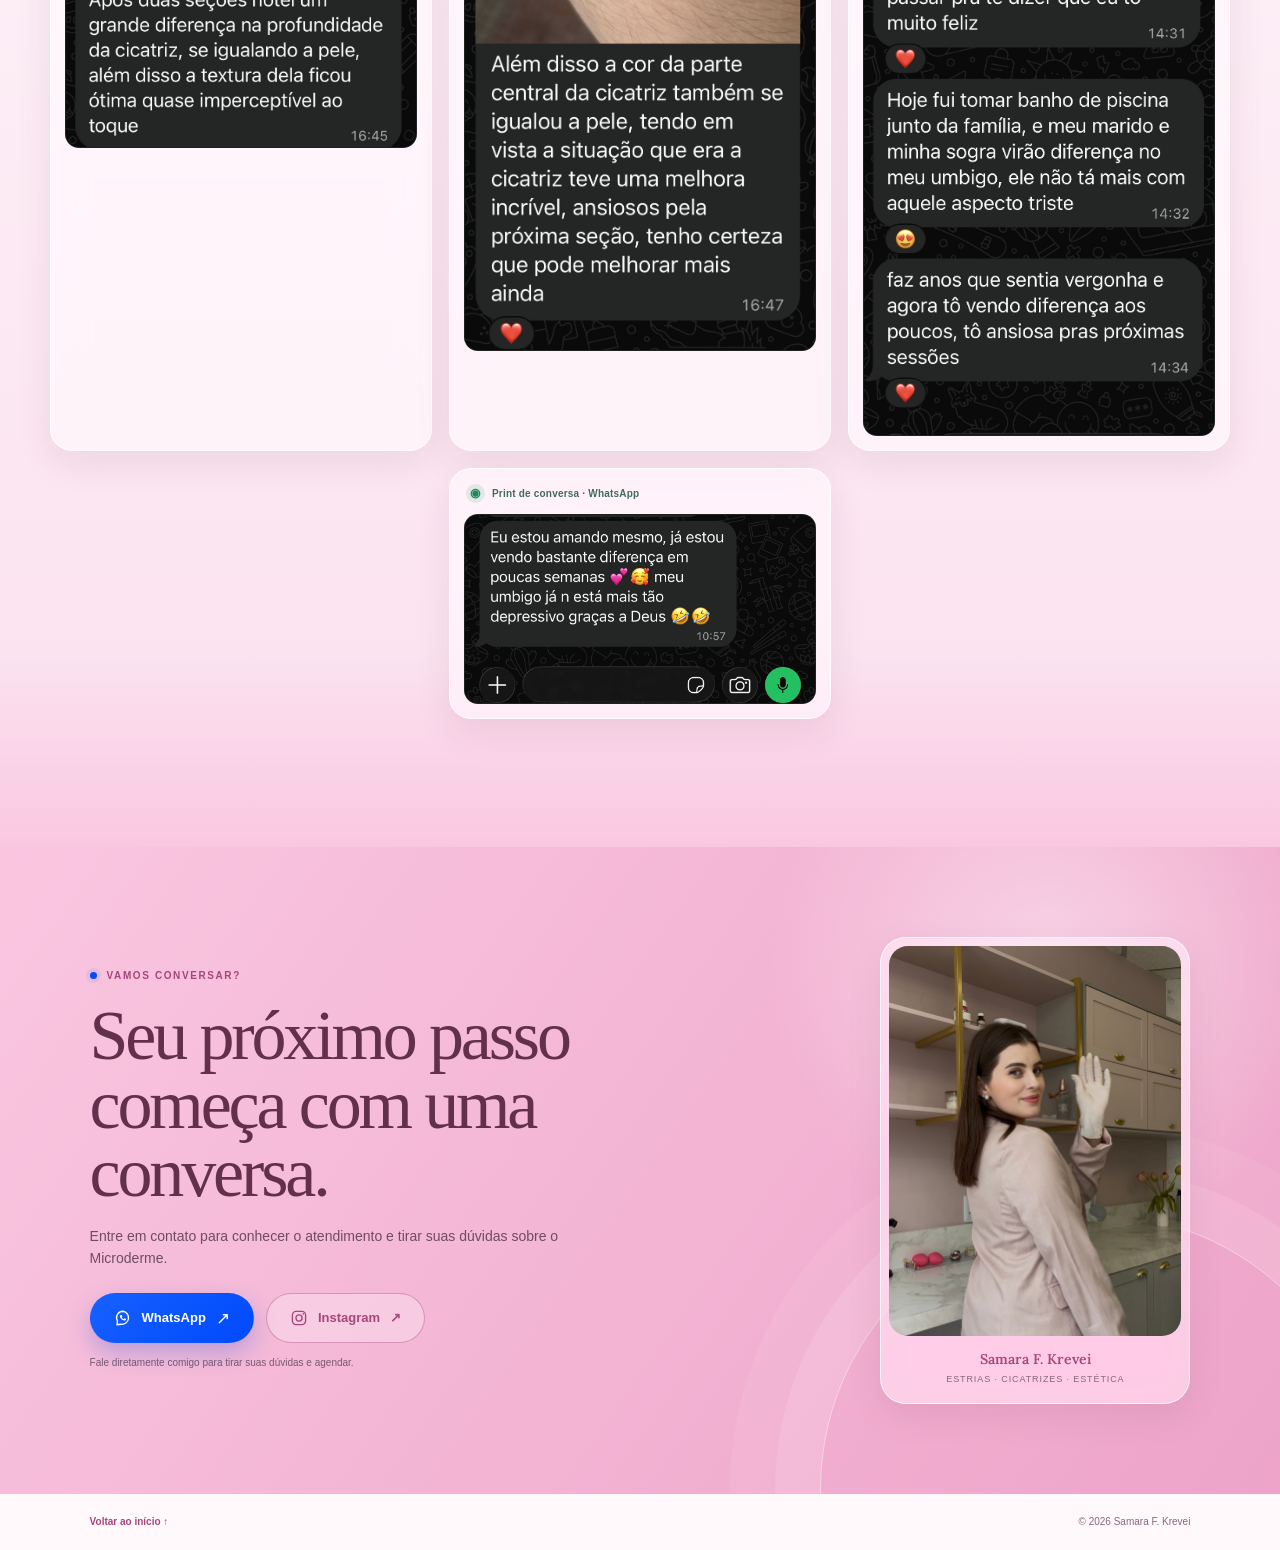
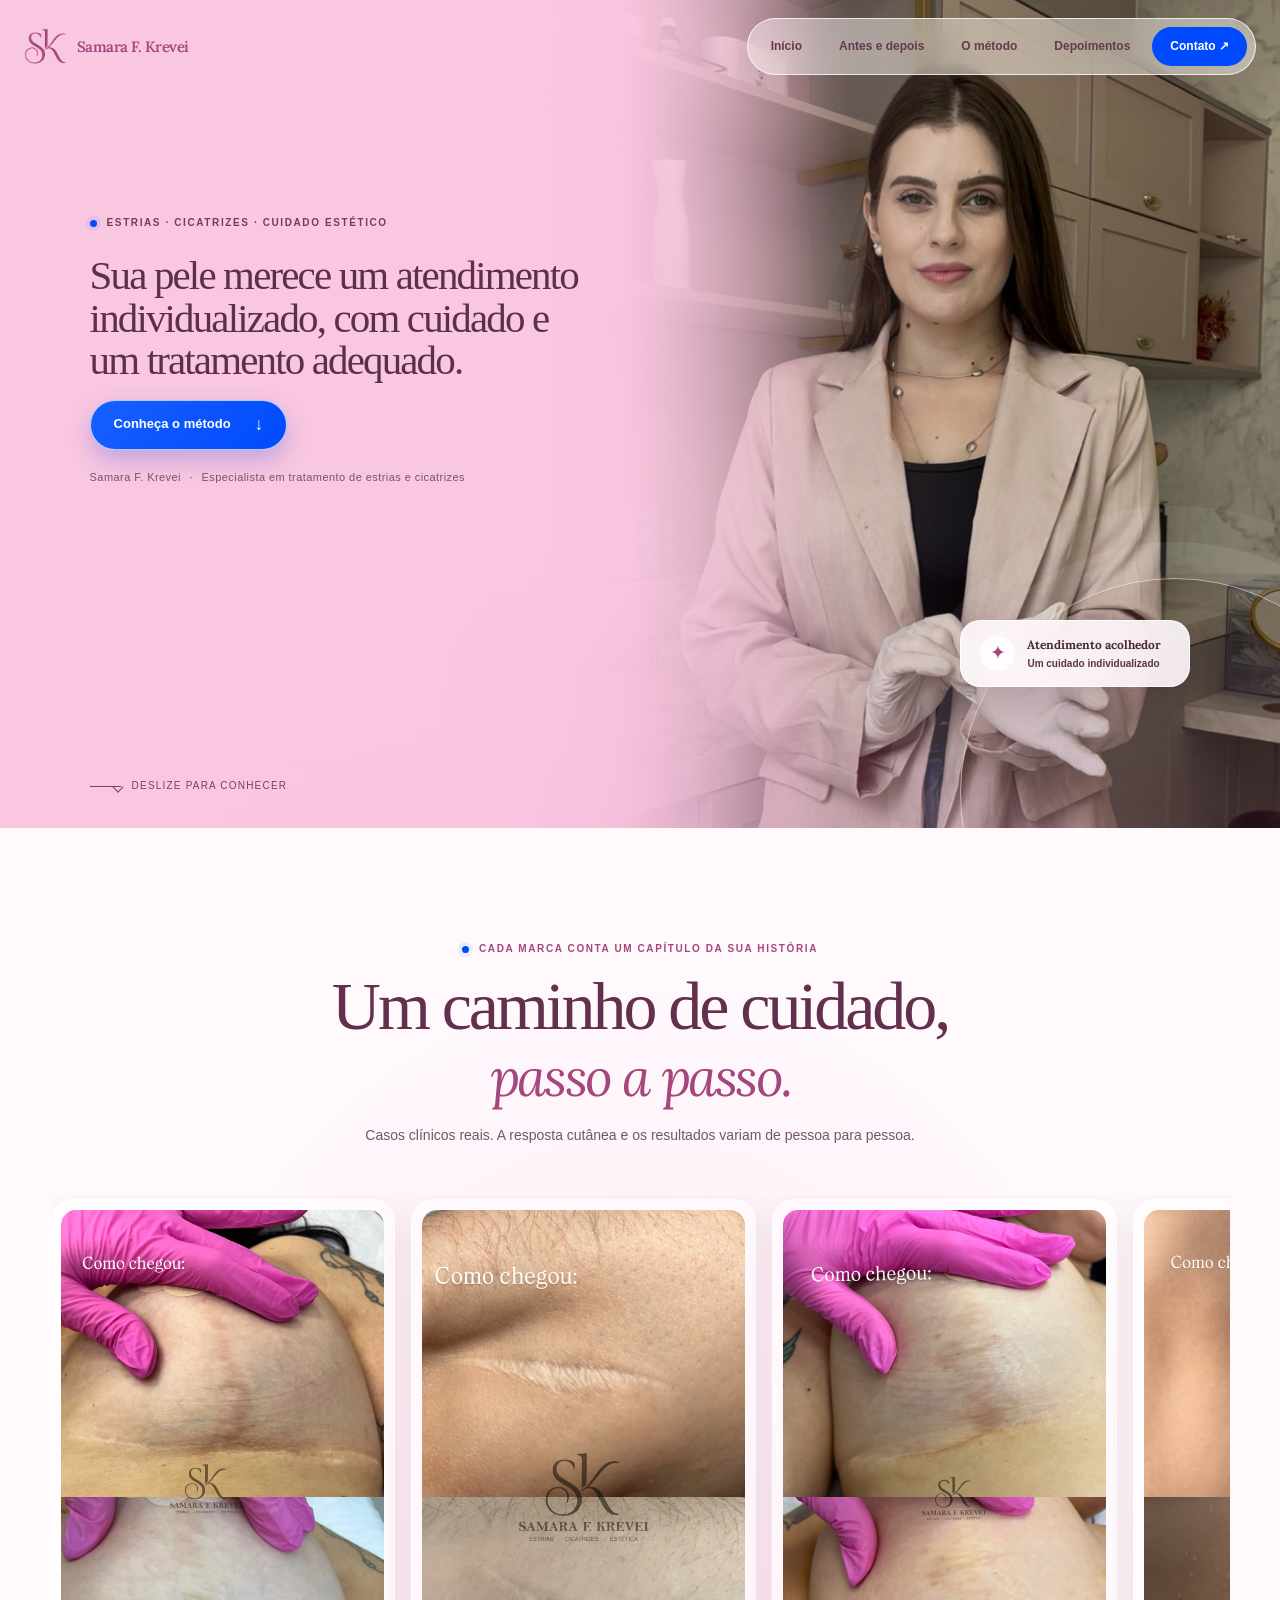
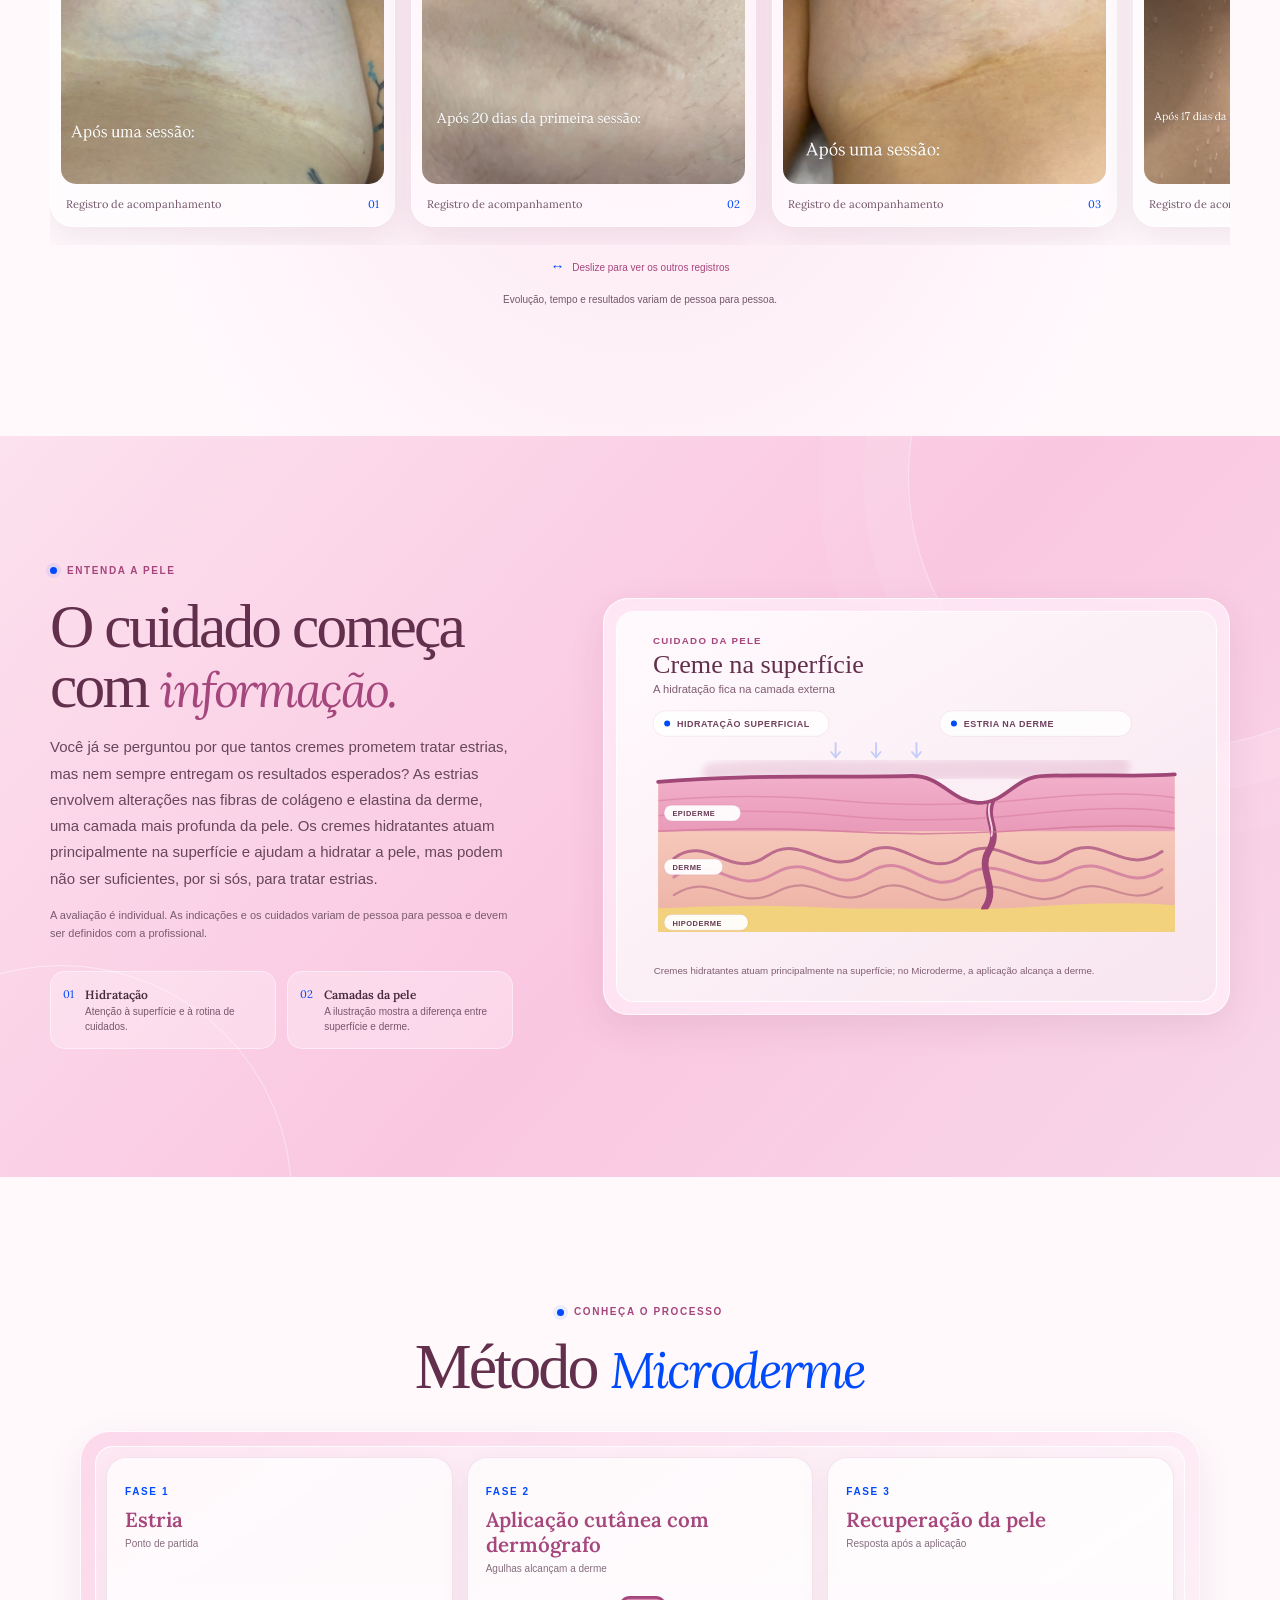
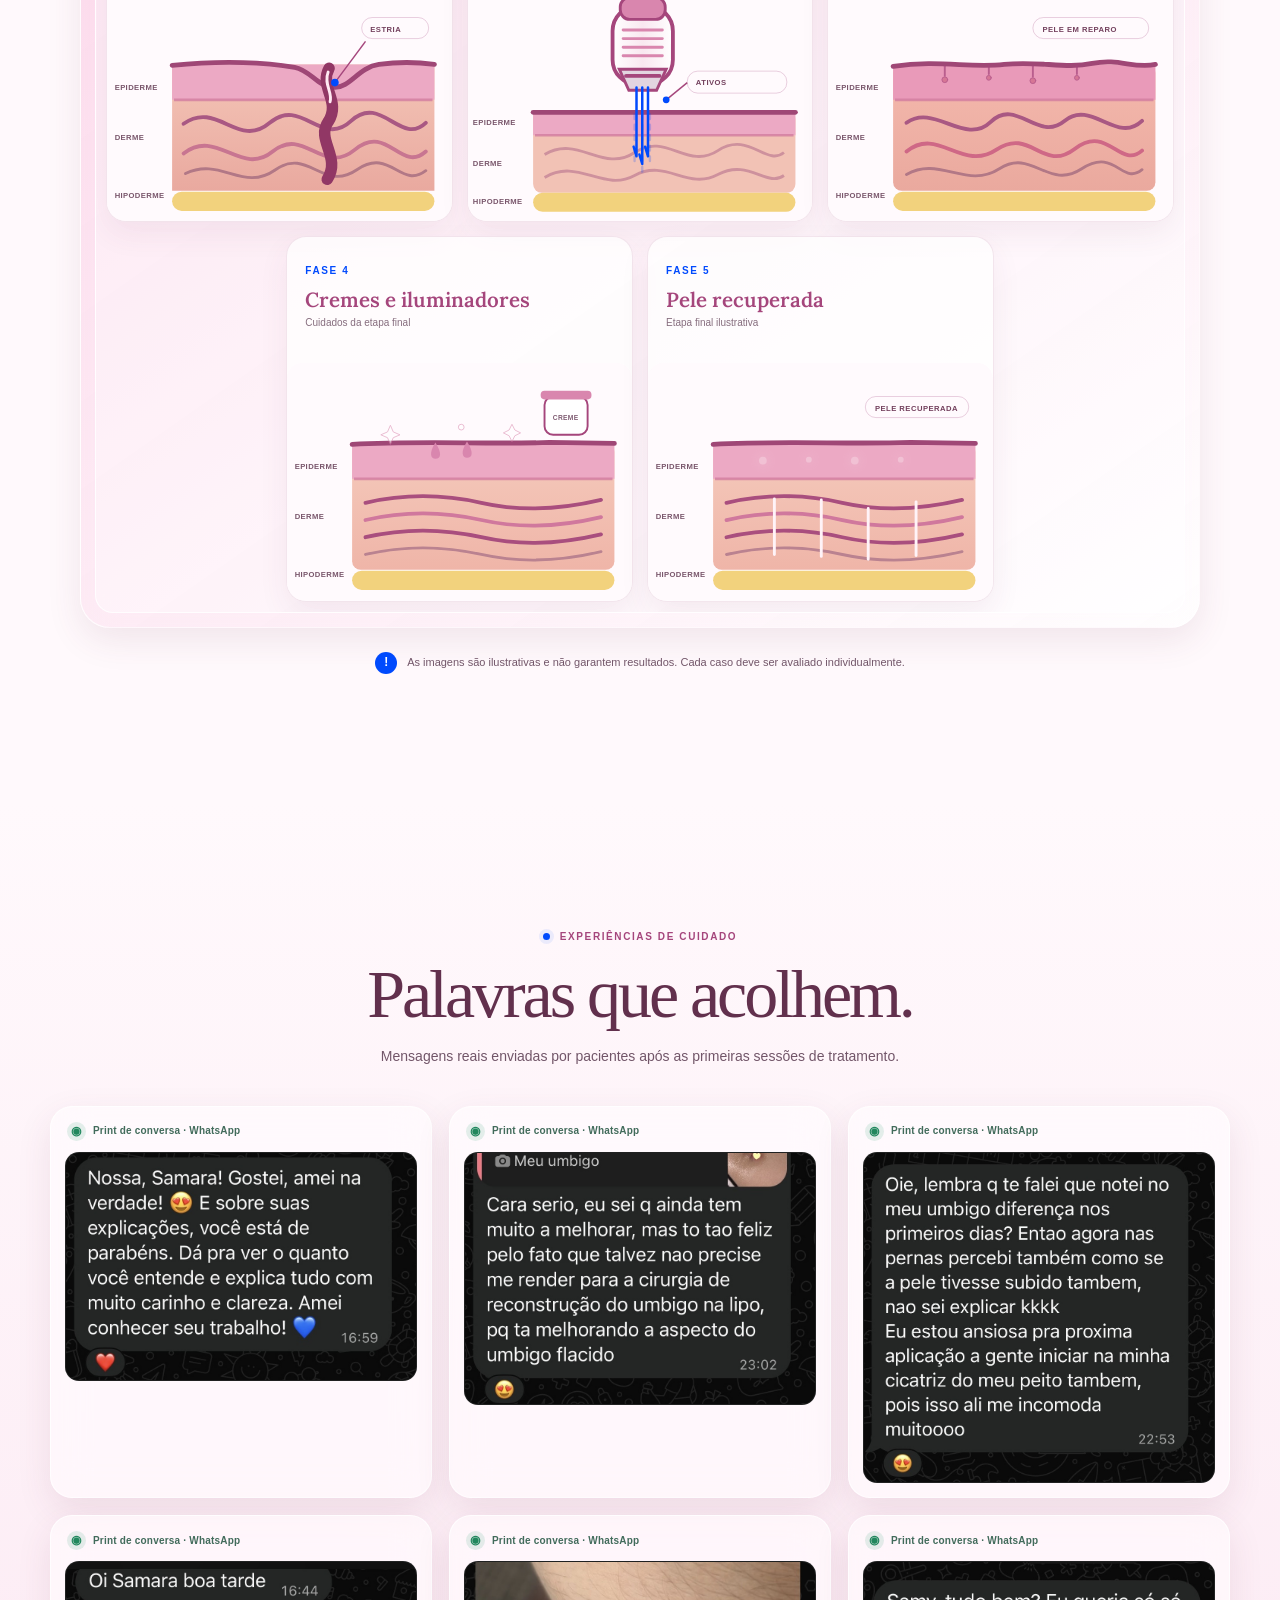
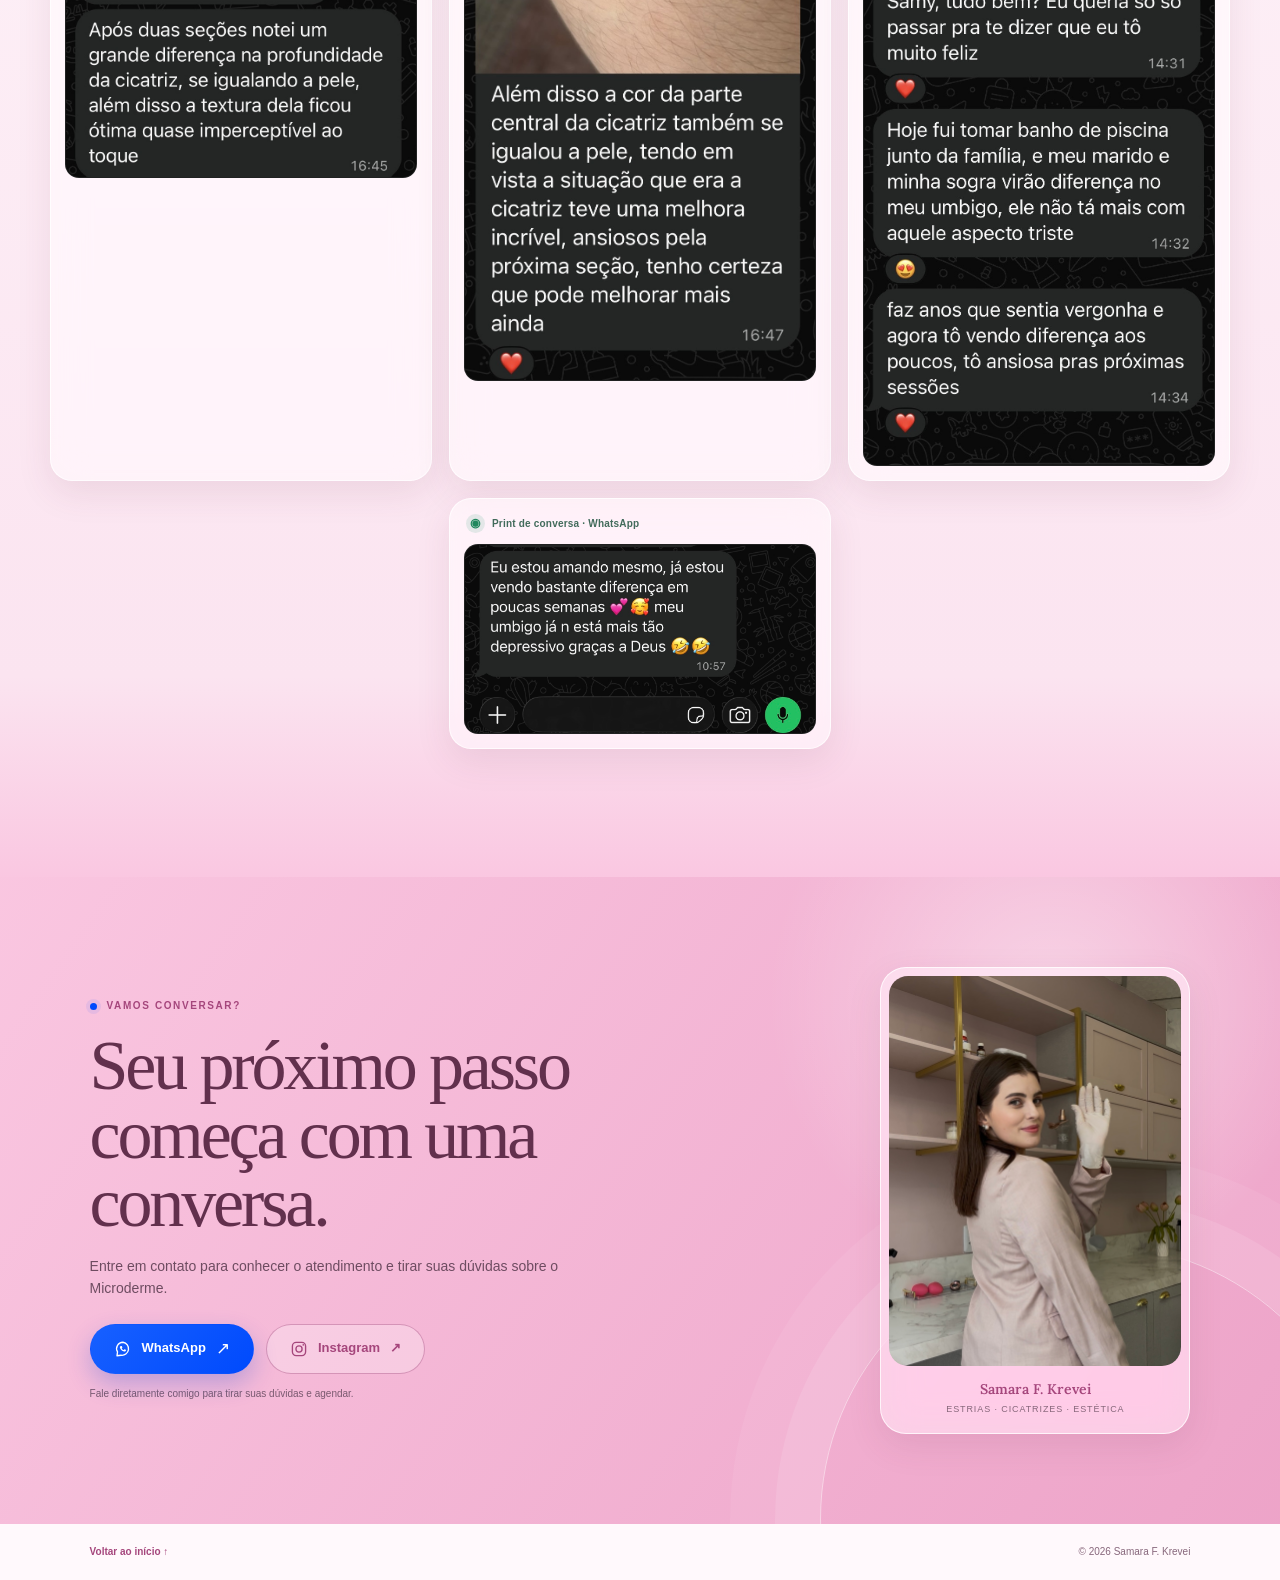
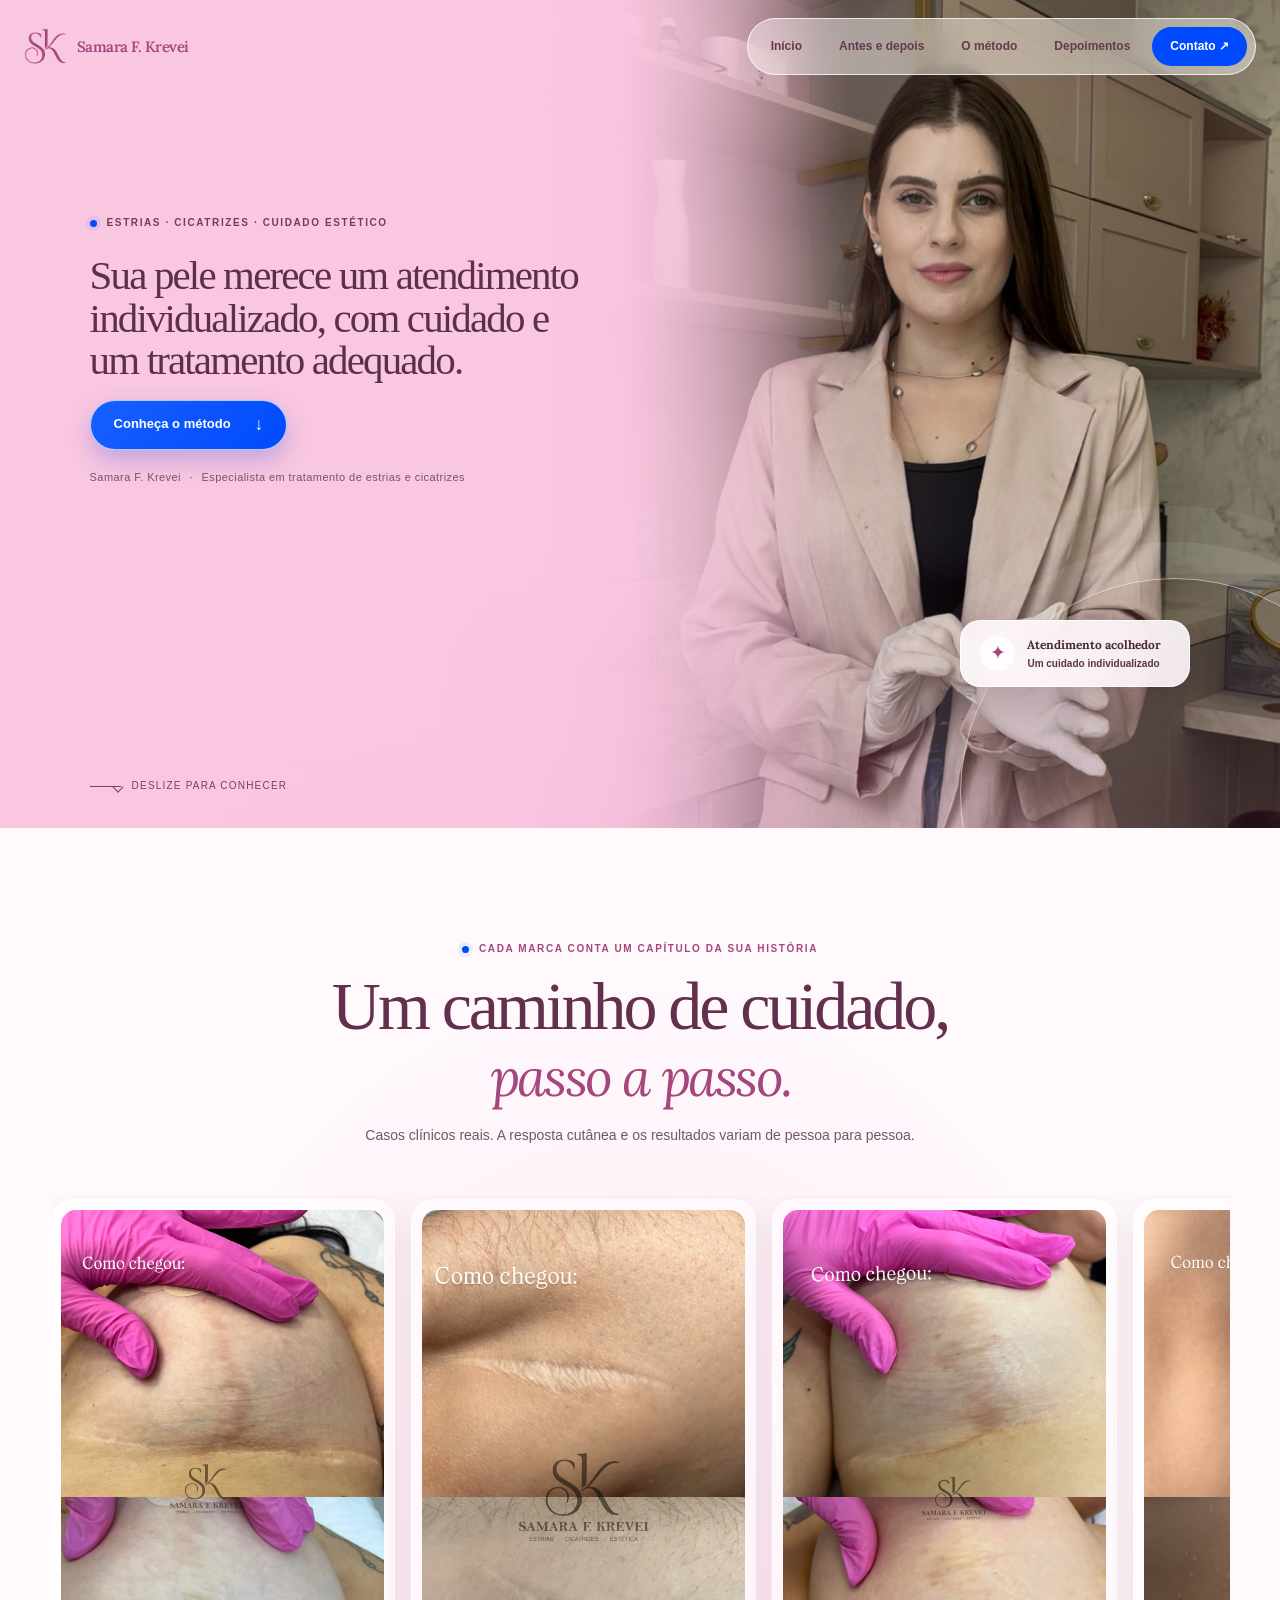
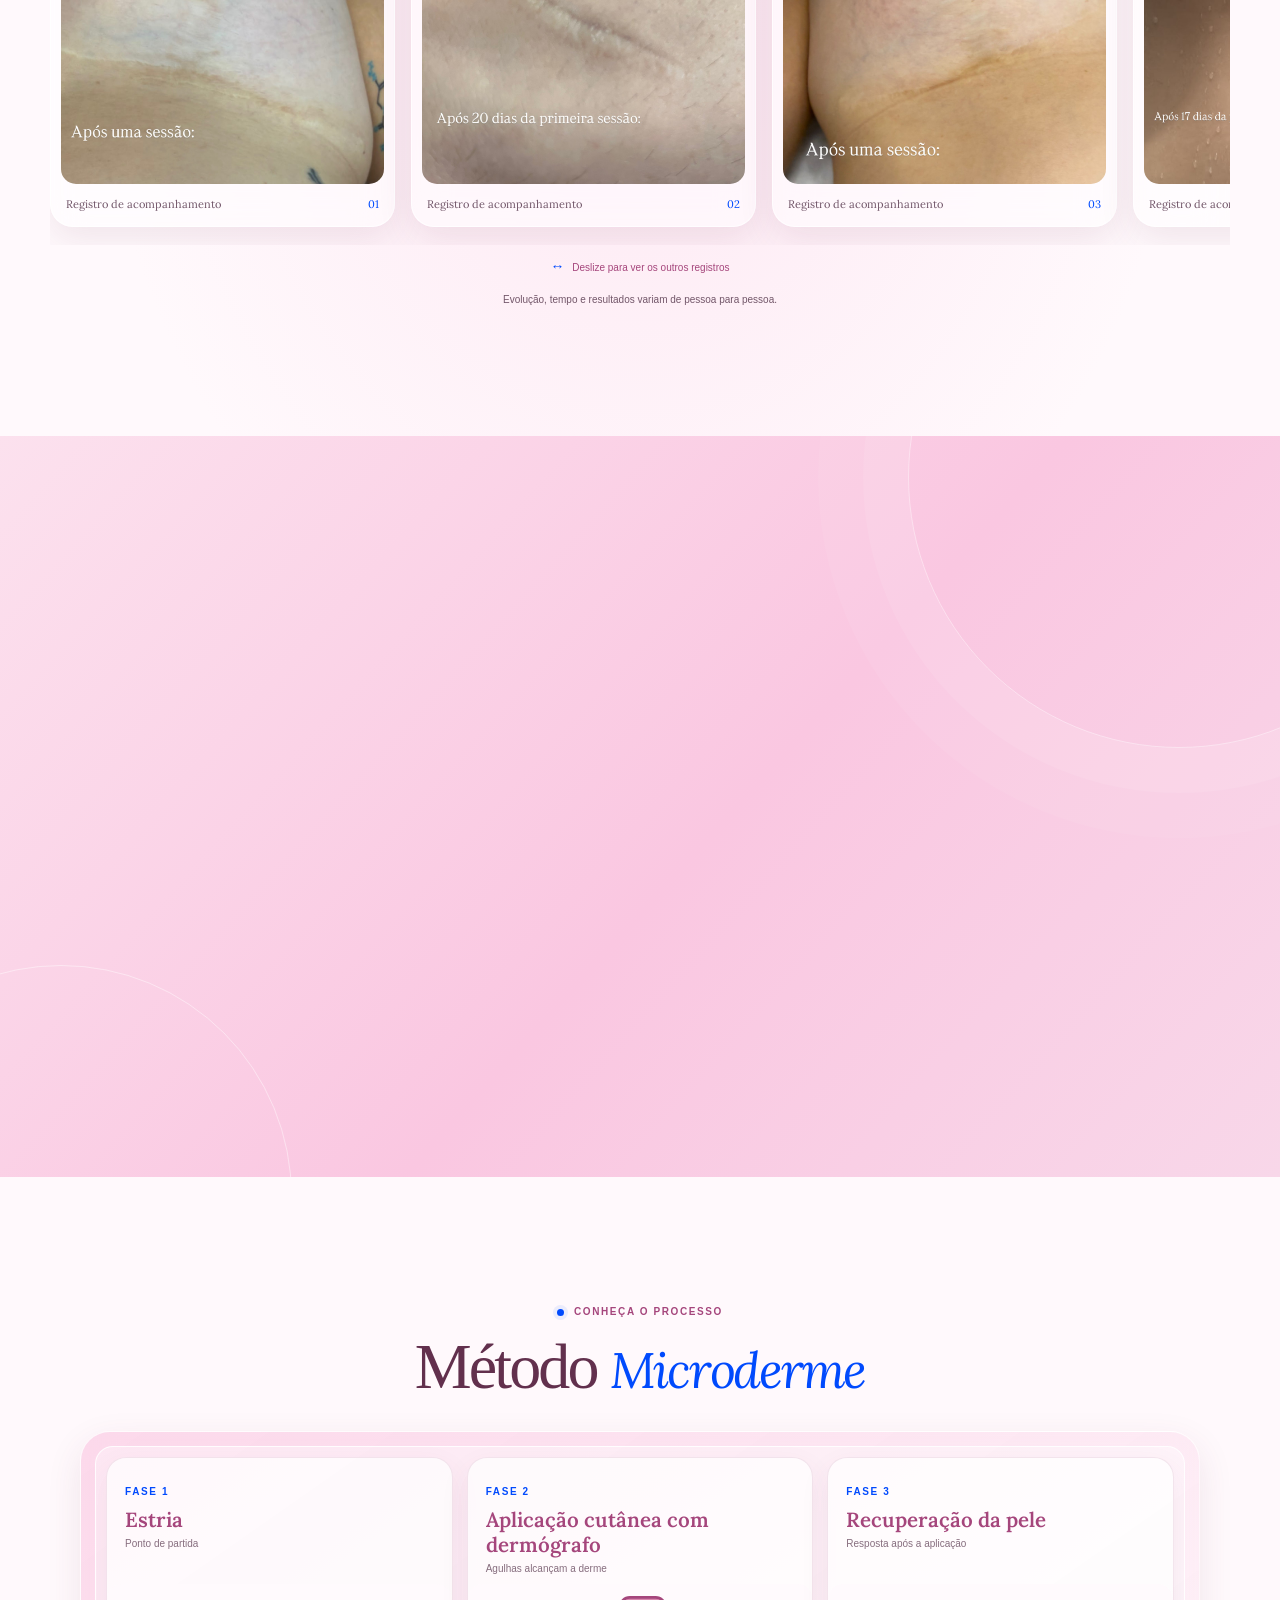
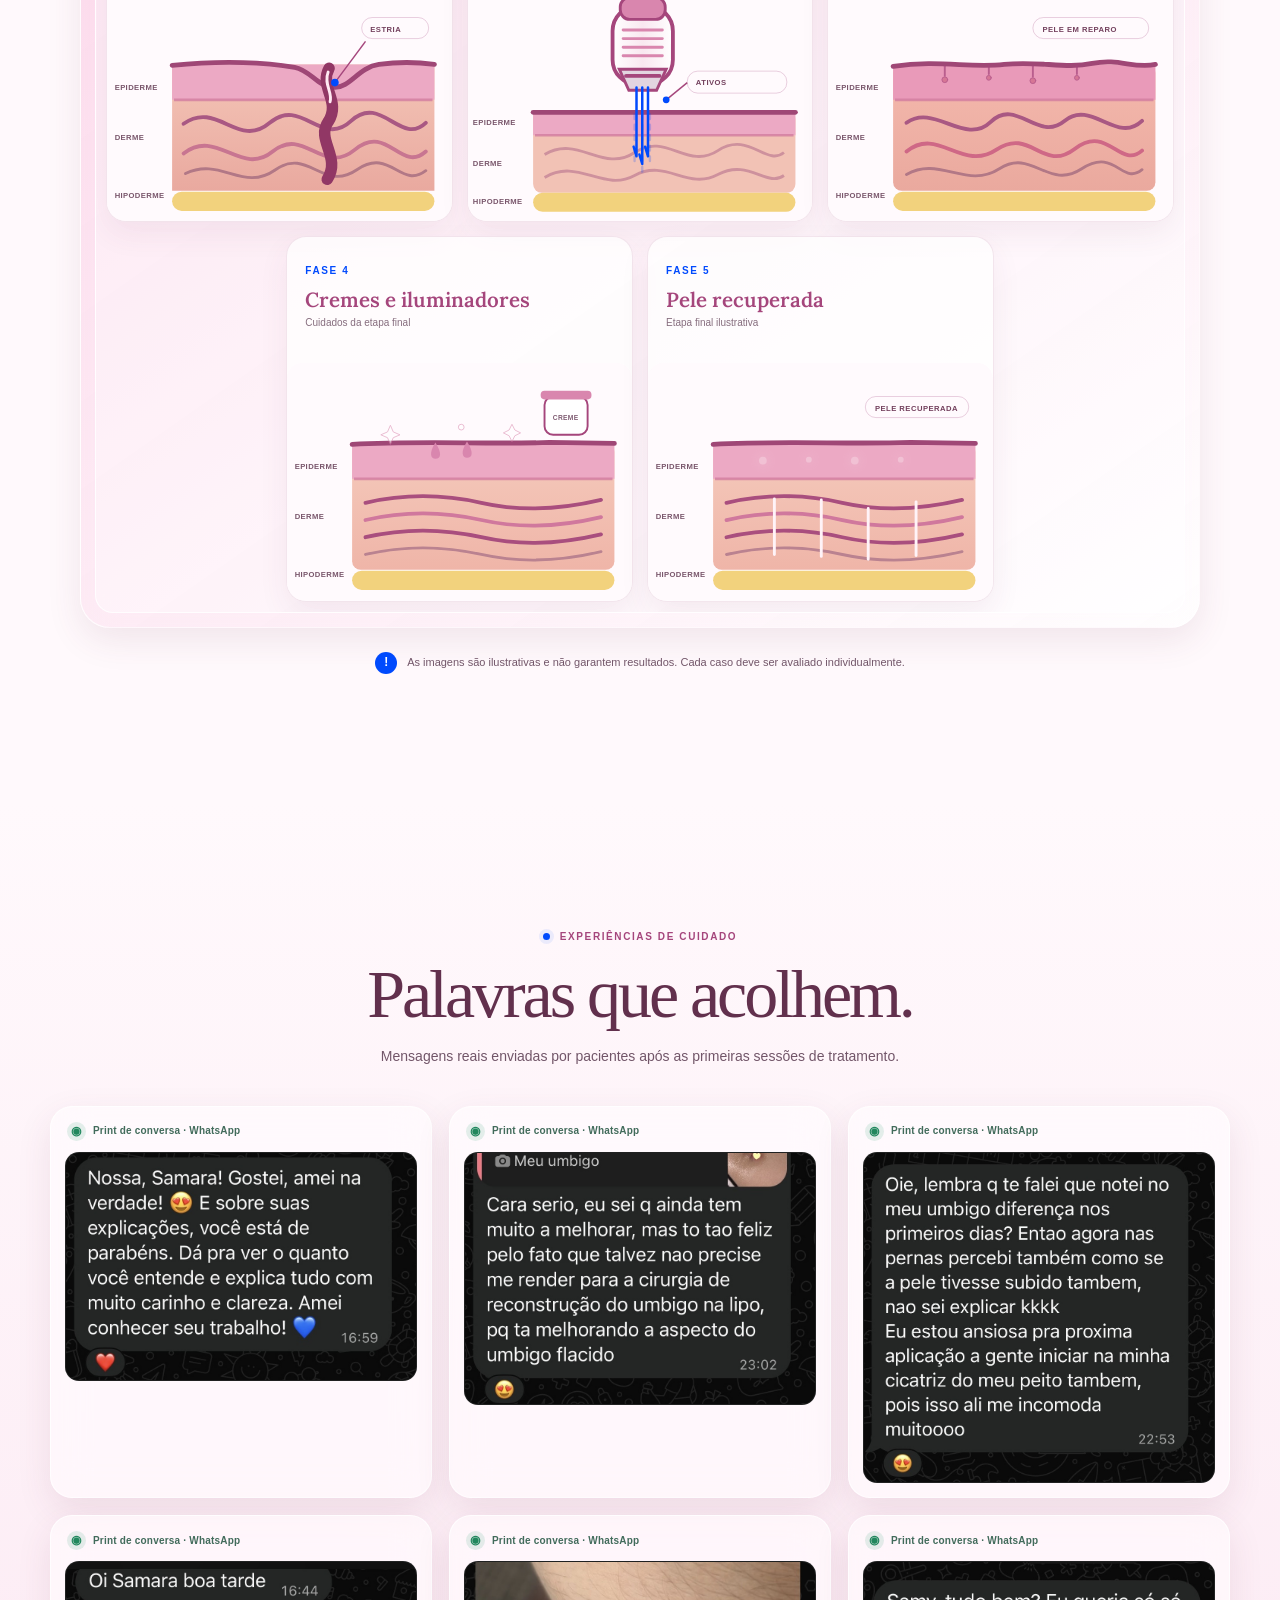
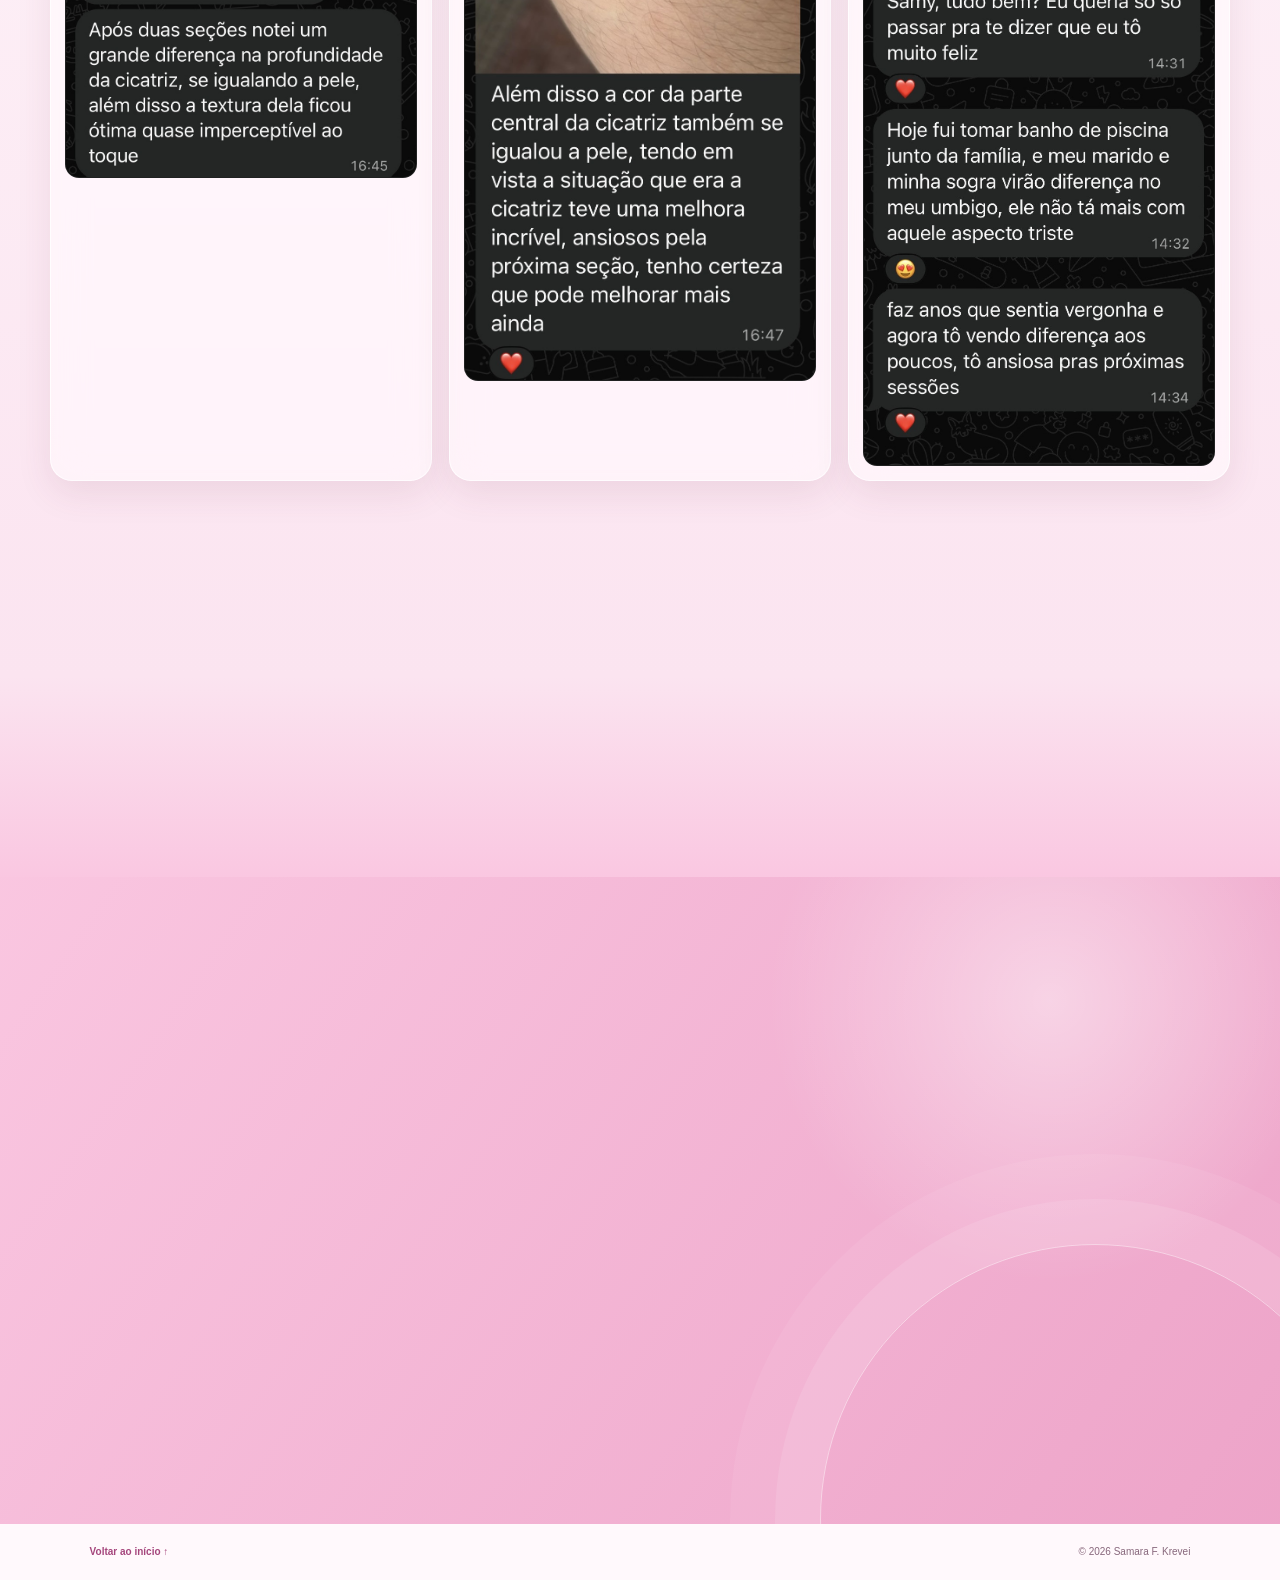
